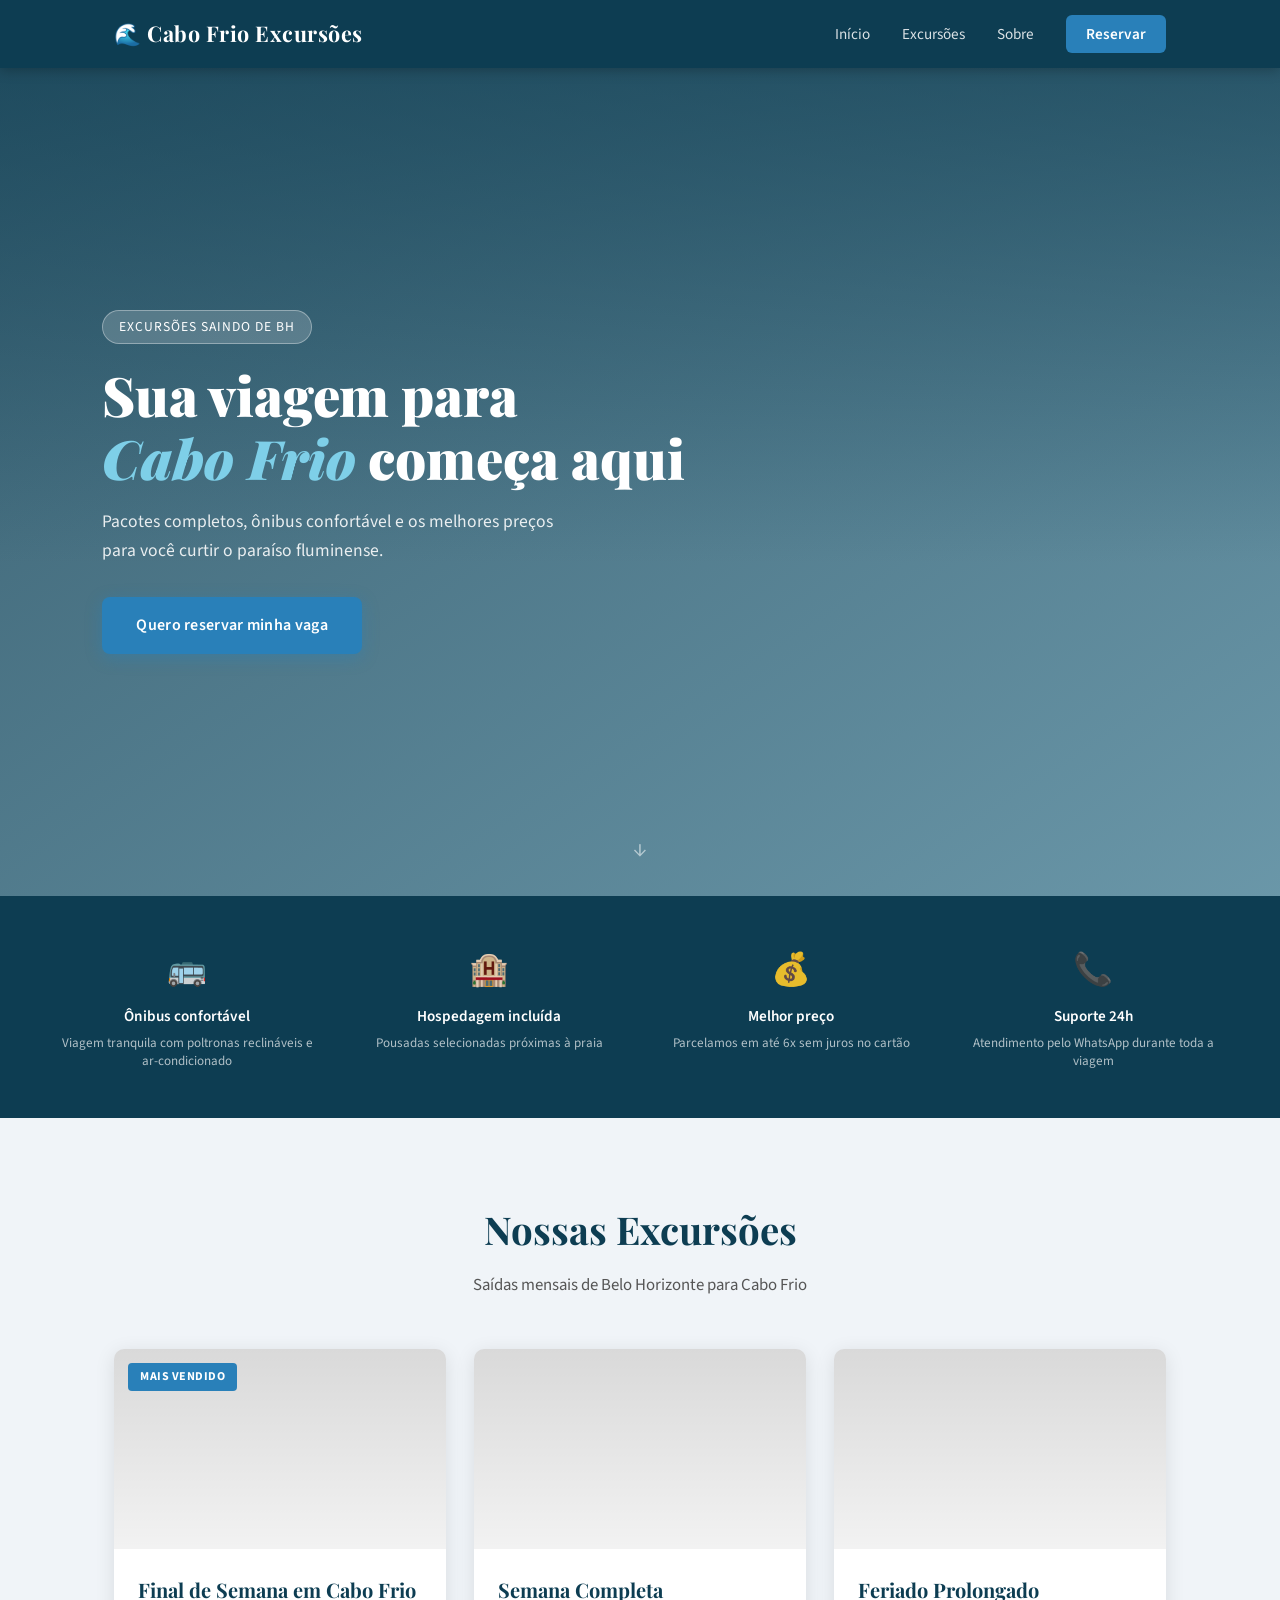
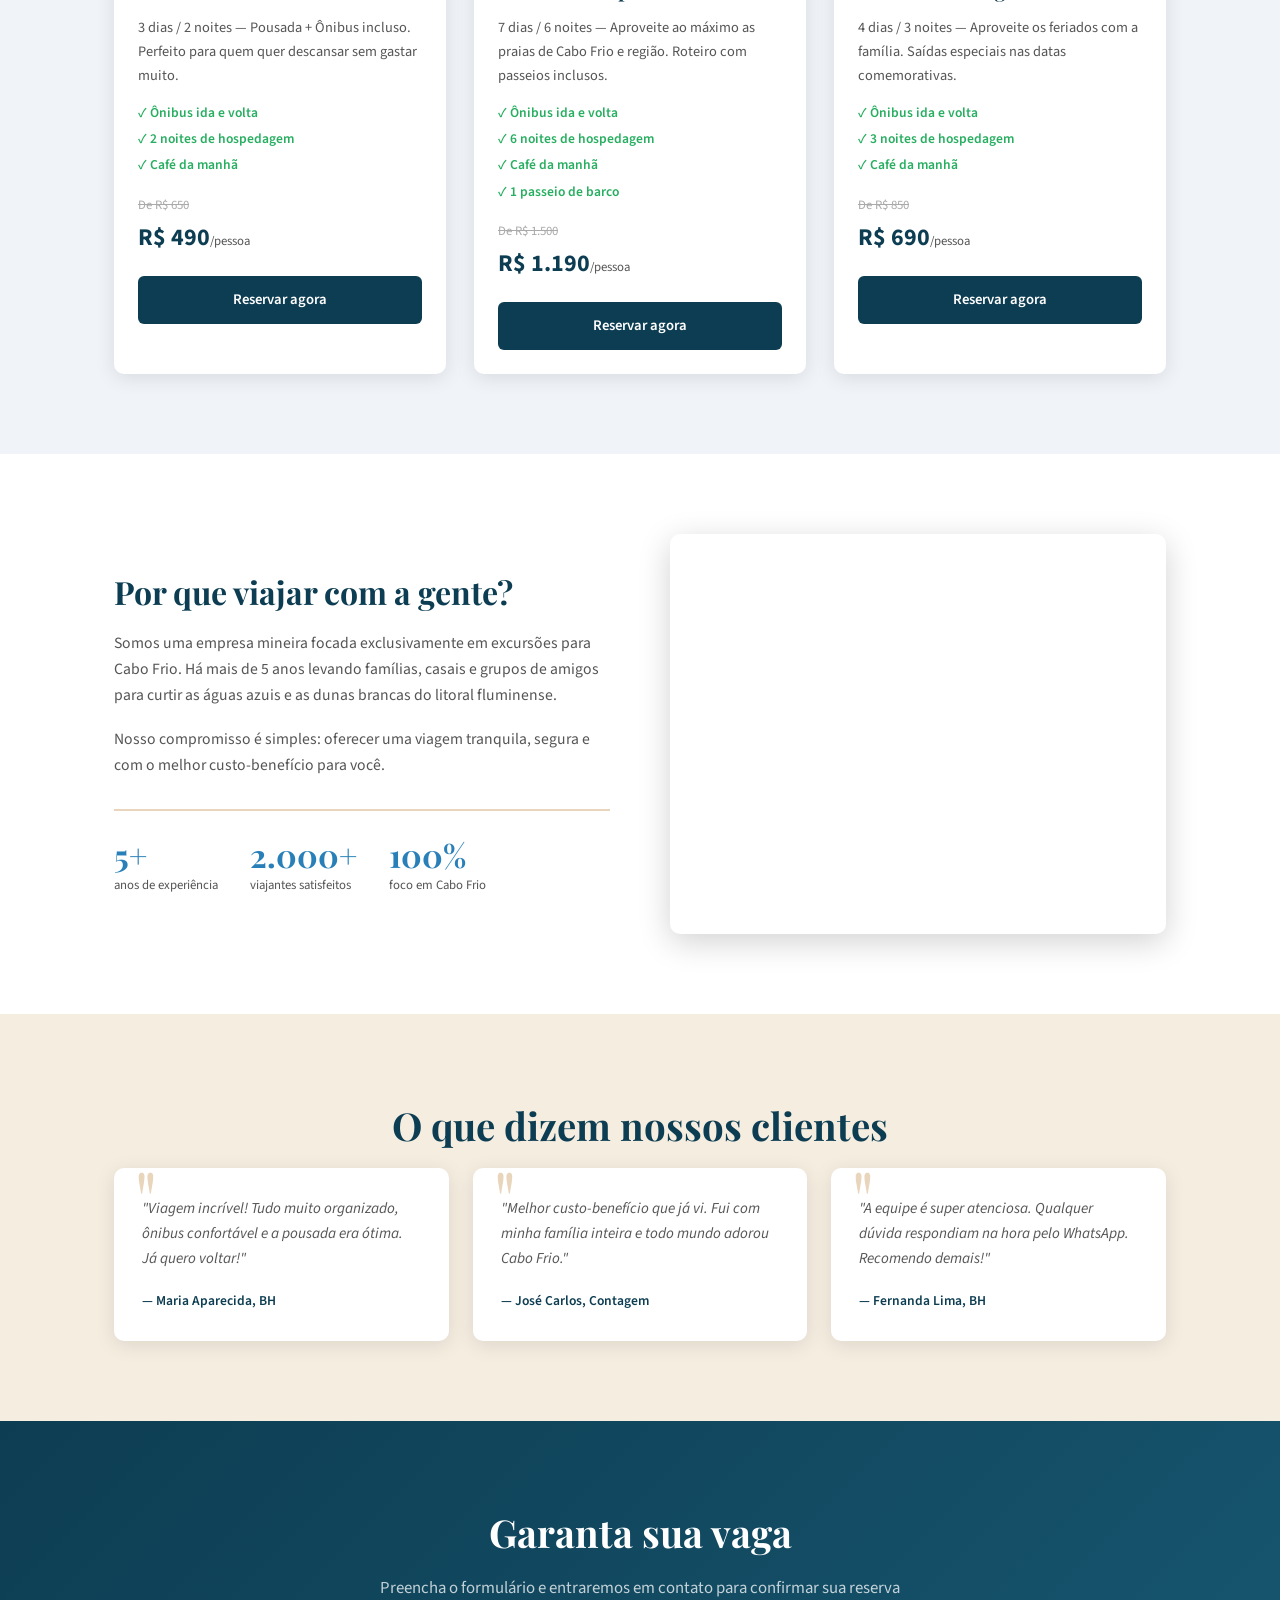
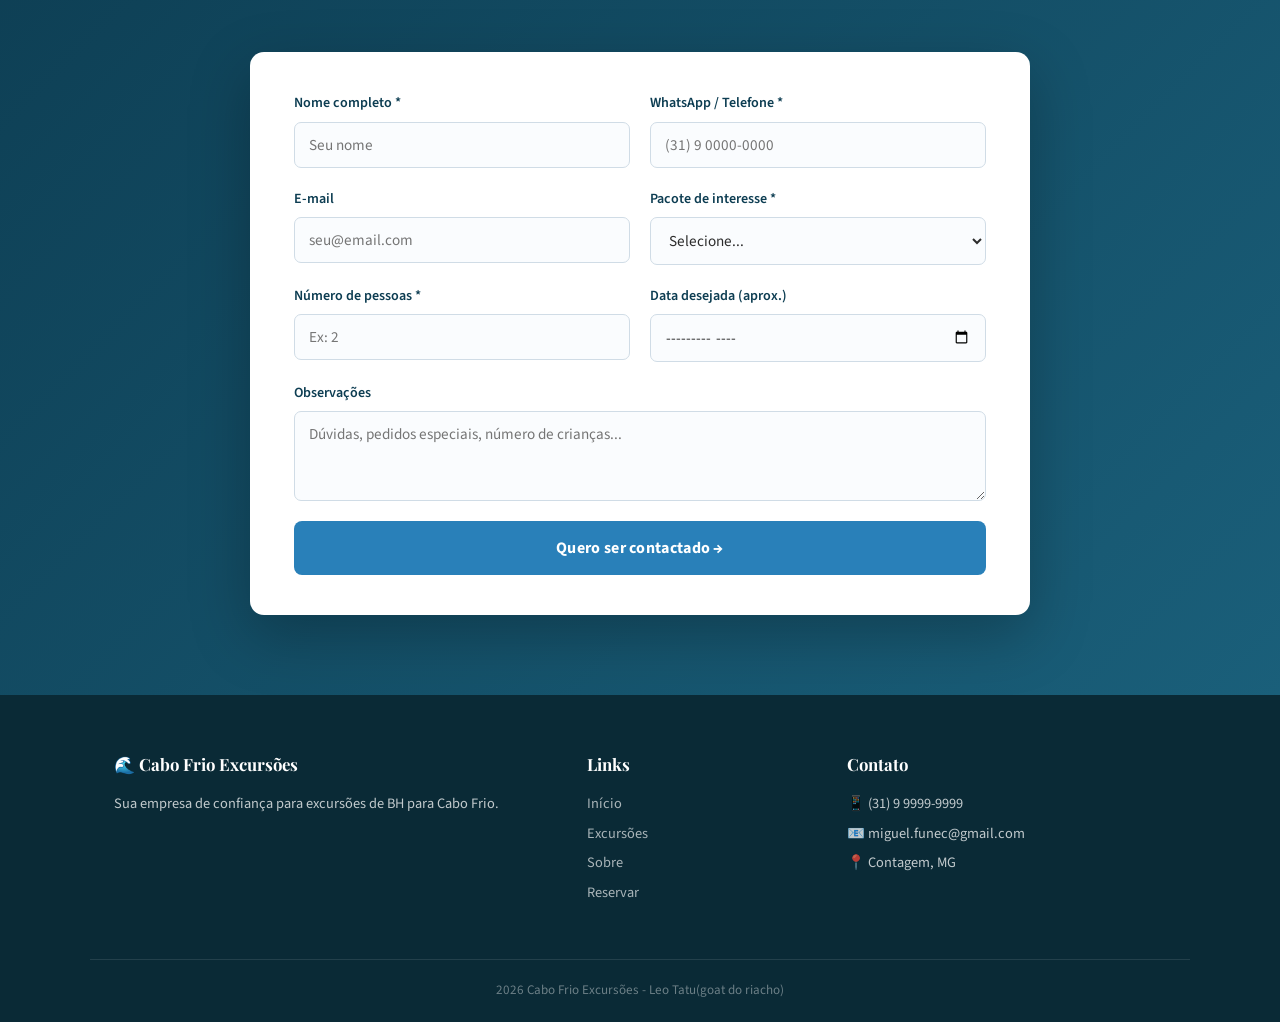
==== index.html @ e0c332a5 "commit final" ====
<!DOCTYPE html>
<html lang="pt-BR">
<head>
  <meta charset="UTF-8" />
  <meta name="viewport" content="width=device-width, initial-scale=1.0" />
  <title>Cabo Frio Excursões</title>
  <link rel="stylesheet" href="style.css" />
  <link href="https://fonts.googleapis.com/css2?family=Playfair+Display:wght@700;900&family=Source+Sans+3:wght@300;400;600&display=swap" rel="stylesheet" />
</head>
<body>

  <!-- CABEÇALHO -->
  <header>
    <nav class="navbar">
      <div class="logo">🌊 Cabo Frio Excursões</div>
      <ul class="nav-links">
        <li><a href="#inicio">Início</a></li>
        <li><a href="#excursoes">Excursões</a></li>
        <li><a href="#sobre">Sobre</a></li>
        <li><a href="#reserva" class="btn-nav">Reservar</a></li>
      </ul>
      <button class="hamburger" id="hamburger">☰</button>
    </nav>
    <ul class="nav-mobile" id="nav-mobile">
      <li><a href="#inicio" onclick="fecharMenu()">Início</a></li>
      <li><a href="#excursoes" onclick="fecharMenu()">Excursões</a></li>
      <li><a href="#sobre" onclick="fecharMenu()">Sobre</a></li>
      <li><a href="#reserva" onclick="fecharMenu()">Reservar</a></li>
    </ul>
  </header>

  <!-- HERO -->
  <section class="hero" id="inicio">
    <div class="hero-overlay"></div>
    <div class="hero-content">
      <span class="hero-tag">Excursões saindo de BH</span>
      <h1>Sua viagem para<br/><em>Cabo Frio</em> começa aqui</h1>
      <p>Pacotes completos, ônibus confortável e os melhores preços para você curtir o paraíso fluminense.</p>
      <a href="#reserva" class="btn-primary">Quero reservar minha vaga</a>
    </div>
    <div class="hero-scroll">↓</div>
  </section>

  <!-- DESTAQUES -->
  <section class="destaques">
    <div class="destaque-item">
      <span class="destaque-icon">🚌</span>
      <strong>Ônibus confortável</strong>
      <p>Viagem tranquila com poltronas reclináveis e ar-condicionado</p>
    </div>
    <div class="destaque-item">
      <span class="destaque-icon">🏨</span>
      <strong>Hospedagem incluída</strong>
      <p>Pousadas selecionadas próximas à praia</p>
    </div>
    <div class="destaque-item">
      <span class="destaque-icon">💰</span>
      <strong>Melhor preço</strong>
      <p>Parcelamos em até 6x sem juros no cartão</p>
    </div>
    <div class="destaque-item">
      <span class="destaque-icon">📞</span>
      <strong>Suporte 24h</strong>
      <p>Atendimento pelo WhatsApp durante toda a viagem</p>
    </div>
  </section>

  <!-- EXCURSÕES -->
  <section class="excursoes" id="excursoes">
    <div class="container">
      <h2 class="section-title">Nossas Excursões</h2>
      <p class="section-sub">Saídas mensais de Belo Horizonte para Cabo Frio</p>

      <div class="cards-grid">

        <div class="card">
          <div class="card-badge">Mais vendido</div>
          <div class="card-img card-img-1"></div>
          <div class="card-body">
            <h3>Final de Semana em Cabo Frio</h3>
            <p>3 dias / 2 noites — Pousada + Ônibus incluso. Perfeito para quem quer descansar sem gastar muito.</p>
            <ul class="card-incluso">
              <li>✓ Ônibus ida e volta</li>
              <li>✓ 2 noites de hospedagem</li>
              <li>✓ Café da manhã</li>
            </ul>
            <div class="card-preco">
              <span class="de">De R$ 650</span>
              <span class="por">R$ 490<small>/pessoa</small></span>
            </div>
            <a href="#reserva" class="btn-card">Reservar agora</a>
          </div>
        </div>

        <div class="card">
          <div class="card-img card-img-2"></div>
          <div class="card-body">
            <h3>Semana Completa</h3>
            <p>7 dias / 6 noites — Aproveite ao máximo as praias de Cabo Frio e região. Roteiro com passeios inclusos.</p>
            <ul class="card-incluso">
              <li>✓ Ônibus ida e volta</li>
              <li>✓ 6 noites de hospedagem</li>
              <li>✓ Café da manhã</li>
              <li>✓ 1 passeio de barco</li>
            </ul>
            <div class="card-preco">
              <span class="de">De R$ 1.500</span>
              <span class="por">R$ 1.190<small>/pessoa</small></span>
            </div>
            <a href="#reserva" class="btn-card">Reservar agora</a>
          </div>
        </div>

        <div class="card">
          <div class="card-img card-img-3"></div>
          <div class="card-body">
            <h3>Feriado Prolongado</h3>
            <p>4 dias / 3 noites — Aproveite os feriados com a família. Saídas especiais nas datas comemorativas.</p>
            <ul class="card-incluso">
              <li>✓ Ônibus ida e volta</li>
              <li>✓ 3 noites de hospedagem</li>
              <li>✓ Café da manhã</li>
            </ul>
            <div class="card-preco">
              <span class="de">De R$ 850</span>
              <span class="por">R$ 690<small>/pessoa</small></span>
            </div>
            <a href="#reserva" class="btn-card">Reservar agora</a>
          </div>
        </div>

      </div>
    </div>
  </section>

  <!-- SOBRE -->
  <section class="sobre" id="sobre">
    <div class="container sobre-inner">
      <div class="sobre-texto">
        <h2>Por que viajar com a gente?</h2>
        <p>Somos uma empresa mineira focada exclusivamente em excursões para Cabo Frio. Há mais de 5 anos levando famílias, casais e grupos de amigos para curtir as águas azuis e as dunas brancas do litoral fluminense.</p>
        <p>Nosso compromisso é simples: oferecer uma viagem tranquila, segura e com o melhor custo-benefício para você.</p>
        <div class="numeros">
          <div class="numero-item">
            <strong>5+</strong><span>anos de experiência</span>
          </div>
          <div class="numero-item">
            <strong>2.000+</strong><span>viajantes satisfeitos</span>
          </div>
          <div class="numero-item">
            <strong>100%</strong><span>foco em Cabo Frio</span>
          </div>
        </div>
      </div>
      <div class="sobre-img"></div>
    </div>
  </section>

  <!-- AVALIAÇÕES -->
  <section class="depoimentos">
    <div class="container">
      <h2 class="section-title">O que dizem nossos clientes</h2>
      <div class="dep-grid">
        <div class="dep-card">
          <p>"Viagem incrível! Tudo muito organizado, ônibus confortável e a pousada era ótima. Já quero voltar!"</p>
          <strong>— Maria Aparecida, BH</strong>
        </div>
        <div class="dep-card">
          <p>"Melhor custo-benefício que já vi. Fui com minha família inteira e todo mundo adorou Cabo Frio."</p>
          <strong>— José Carlos, Contagem</strong>
        </div>
        <div class="dep-card">
          <p>"A equipe é super atenciosa. Qualquer dúvida respondiam na hora pelo WhatsApp. Recomendo demais!"</p>
          <strong>— Fernanda Lima, BH</strong>
        </div>
      </div>
    </div>
  </section>

  <!-- FORMULÁRIO DE RESERVA -->
  <section class="reserva" id="reserva">
    <div class="container">
      <h2 class="section-title light">Garanta sua vaga</h2>
      <p class="section-sub light">Preencha o formulário e entraremos em contato para confirmar sua reserva</p>

      <div id="mensagem-sucesso" class="mensagem-sucesso" style="display:none">
        ✅ Dados recebidos! Entraremos em contato em breve pelo WhatsApp ou telefone.
      </div>
      <div id="mensagem-erro" class="mensagem-erro" style="display:none">
        ❌ Algo deu errado. Tente novamente ou entre em contato pelo WhatsApp.
      </div>

      <div class="form-wrapper">
        <div id="reserva-form">
          <div class="form-row">
            <div class="form-group">
              <label for="nome">Nome completo *</label>
              <input type="text" id="nome" name="nome" placeholder="Seu nome" required />
            </div>
            <div class="form-group">
              <label for="telefone">WhatsApp / Telefone *</label>
              <input type="tel" id="telefone" name="telefone" placeholder="(31) 9 0000-0000" required />
            </div>
          </div>
          <div class="form-row">
            <div class="form-group">
              <label for="email">E-mail</label>
              <input type="email" id="email" name="email" placeholder="seu@email.com" />
            </div>
            <div class="form-group">
              <label for="pacote">Pacote de interesse *</label>
              <select id="pacote" name="pacote" required>
                <option value="">Selecione...</option>
                <option value="fds">Final de Semana — R$ 490/pessoa</option>
                <option value="semana">Semana Completa — R$ 1.190/pessoa</option>
                <option value="feriado">Feriado Prolongado — R$ 690/pessoa</option>
              </select>
            </div>
          </div>
          <div class="form-row">
            <div class="form-group">
              <label for="pessoas">Número de pessoas *</label>
              <input type="number" id="pessoas" name="pessoas" min="1" max="20" placeholder="Ex: 2" required />
            </div>
            <div class="form-group">
              <label for="data">Data desejada (aprox.)</label>
              <input type="month" id="data" name="data" />
            </div>
          </div>
          <div class="form-group full">
            <label for="mensagem">Observações</label>
            <textarea id="mensagem" name="mensagem" rows="3" placeholder="Dúvidas, pedidos especiais, número de crianças..."></textarea>
          </div>
          <button type="button" class="btn-submit" onclick="enviarFormulario()">Quero ser contactado →</button>
        </div>
      </div>

    </div>
  </section>

  <!-- RODAPÉ -->
  <footer>
    <div class="container footer-inner">
      <div class="footer-col">
        <h4>🌊 Cabo Frio Excursões</h4>
        <p>Sua empresa de confiança para excursões de BH para Cabo Frio.</p>
      </div>
      <div class="footer-col">
        <h4>Links</h4>
        <ul>
          <li><a href="#inicio">Início</a></li>
          <li><a href="#excursoes">Excursões</a></li>
          <li><a href="#sobre">Sobre</a></li>
          <li><a href="#reserva">Reservar</a></li>
        </ul>
      </div>
      <div class="footer-col">
        <h4>Contato</h4>
        <p>📱 (31) 9 9999-9999</p>
        <p>📧 miguel.funec@gmail.com</p>
        <p>📍 Contagem, MG</p>
      </div>
    </div>
    <div class="footer-bottom">
      <p> 2026 Cabo Frio Excursões - Leo Tatu(goat do riacho)</p>
    </div>
  </footer>

  <script src="script.js"></script>
</body>
</html>
---- style.css ----
:root {
  --azul: #1a5f7a;
  --azul-claro: #2980b9;
  --azul-escuro: #0d3d52;
  --areia: #f5ede0;
  --areia-escura: #e8d5bb;
  --branco: #ffffff;
  --cinza: #555;
  --cinza-claro: #f0f4f8;
  --texto: #2c2c2c;
  --verde: #27ae60;
  --radius: 10px;
  --sombra: 0 4px 20px rgba(0,0,0,0.10);
  --sombra-hover: 0 8px 32px rgba(0,0,0,0.18);
  --transition: 0.3s ease;
}

*, *::before, *::after { box-sizing: border-box; margin: 0; padding: 0; }

html { scroll-behavior: smooth; }

body {
  font-family: 'Source Sans 3', sans-serif;
  color: var(--texto);
  background: var(--branco);
  line-height: 1.65;
  overflow-x: hidden;
}

a { text-decoration: none; color: inherit; }
ul { list-style: none; }
img { display: block; max-width: 100%; }

.container {
  max-width: 1100px;
  margin: 0 auto;
  padding: 0 24px;
}

/* ===== NAVBAR ===== */
header {
  position: sticky;
  top: 0;
  z-index: 100;
  background: var(--azul-escuro);
  box-shadow: 0 2px 12px rgba(0,0,0,0.25);
}

.navbar {
  display: flex;
  align-items: center;
  justify-content: space-between;
  max-width: 1100px;
  margin: 0 auto;
  padding: 16px 24px;
}

.logo {
  font-family: 'Playfair Display', serif;
  font-size: 1.35rem;
  font-weight: 700;
  color: var(--branco);
  letter-spacing: 0.5px;
}

.nav-links {
  display: flex;
  gap: 32px;
  align-items: center;
}

.nav-links a {
  color: rgba(255,255,255,0.85);
  font-size: 0.95rem;
  font-weight: 400;
  transition: color var(--transition);
}

.nav-links a:hover { color: var(--branco); }

.btn-nav {
  background: var(--azul-claro);
  color: var(--branco) !important;
  padding: 8px 20px;
  border-radius: 6px;
  font-weight: 600 !important;
  transition: background var(--transition) !important;
}

.btn-nav:hover { background: #1c6ea4 !important; }

.hamburger {
  display: none;
  background: none;
  border: none;
  color: white;
  font-size: 1.6rem;
  cursor: pointer;
}

.nav-mobile {
  display: none;
  flex-direction: column;
  background: var(--azul-escuro);
  padding: 12px 24px 20px;
  gap: 12px;
}

.nav-mobile a {
  color: rgba(255,255,255,0.85);
  font-size: 1.05rem;
  padding: 6px 0;
  border-bottom: 1px solid rgba(255,255,255,0.08);
}

.nav-mobile.open { display: flex; }

/* ===== HERO ===== */
.hero {
  position: relative;
  min-height: 92vh;
  display: flex;
  align-items: center;
  background:
    linear-gradient(to bottom right, rgba(13,61,82,0.82), rgba(26,95,122,0.65)),
    url('https://images.unsplash.com/photo-1507525428034-b723cf961d3e?w=1600&q=80') center/cover no-repeat;
}

.hero-overlay {
  position: absolute;
  inset: 0;
  background: linear-gradient(180deg, rgba(13,61,82,0.6) 0%, transparent 60%);
  pointer-events: none;
}

.hero-content {
  position: relative;
  z-index: 1;
  max-width: 640px;
  margin-left: 8vw;
  padding: 40px 0;
  animation: fadeUp 0.9s ease both;
}

@keyframes fadeUp {
  from { opacity: 0; transform: translateY(30px); }
  to   { opacity: 1; transform: translateY(0); }
}

.hero-tag {
  display: inline-block;
  background: rgba(255,255,255,0.18);
  color: #fff;
  border: 1px solid rgba(255,255,255,0.35);
  padding: 5px 16px;
  border-radius: 20px;
  font-size: 0.85rem;
  letter-spacing: 1px;
  text-transform: uppercase;
  margin-bottom: 20px;
}

.hero-content h1 {
  font-family: 'Playfair Display', serif;
  font-size: clamp(2.2rem, 5vw, 3.4rem);
  font-weight: 900;
  color: var(--branco);
  line-height: 1.15;
  margin-bottom: 18px;
}

.hero-content h1 em {
  font-style: italic;
  color: #7ecfe8;
}

.hero-content p {
  color: rgba(255,255,255,0.88);
  font-size: 1.1rem;
  margin-bottom: 32px;
  max-width: 480px;
}

.btn-primary {
  display: inline-block;
  background: var(--azul-claro);
  color: var(--branco);
  padding: 15px 34px;
  border-radius: 8px;
  font-size: 1rem;
  font-weight: 600;
  letter-spacing: 0.3px;
  transition: background var(--transition), transform var(--transition), box-shadow var(--transition);
  box-shadow: 0 4px 16px rgba(41,128,185,0.45);
}

.btn-primary:hover {
  background: #1c6ea4;
  transform: translateY(-2px);
  box-shadow: 0 8px 24px rgba(41,128,185,0.5);
}

.hero-scroll {
  position: absolute;
  bottom: 28px;
  left: 50%;
  transform: translateX(-50%);
  color: rgba(255,255,255,0.55);
  font-size: 1.4rem;
  animation: bounce 2s infinite;
}

@keyframes bounce {
  0%, 100% { transform: translateX(-50%) translateY(0); }
  50%       { transform: translateX(-50%) translateY(8px); }
}

/* ===== DESTAQUES ===== */
.destaques {
  display: grid;
  grid-template-columns: repeat(4, 1fr);
  background: var(--azul-escuro);
  padding: 36px 48px;
  gap: 24px;
}

.destaque-item {
  text-align: center;
  color: rgba(255,255,255,0.9);
  padding: 12px;
}

.destaque-icon {
  font-size: 2rem;
  display: block;
  margin-bottom: 8px;
}

.destaque-item strong {
  display: block;
  font-size: 0.95rem;
  font-weight: 600;
  margin-bottom: 4px;
  color: white;
}

.destaque-item p {
  font-size: 0.82rem;
  color: rgba(255,255,255,0.68);
  line-height: 1.4;
}

/* ===== SEÇÕES GERAIS ===== */
.section-title {
  font-family: 'Playfair Display', serif;
  font-size: clamp(1.7rem, 3.5vw, 2.4rem);
  font-weight: 700;
  text-align: center;
  color: var(--azul-escuro);
  margin-bottom: 10px;
}

.section-title.light { color: white; }

.section-sub {
  text-align: center;
  color: var(--cinza);
  margin-bottom: 50px;
  font-size: 1.05rem;
}

.section-sub.light { color: rgba(255,255,255,0.75); }

/* ===== EXCURSÕES ===== */
.excursoes {
  padding: 80px 0;
  background: var(--cinza-claro);
}

.cards-grid {
  display: grid;
  grid-template-columns: repeat(3, 1fr);
  gap: 28px;
}

.card {
  background: var(--branco);
  border-radius: var(--radius);
  overflow: hidden;
  box-shadow: var(--sombra);
  transition: transform var(--transition), box-shadow var(--transition);
  position: relative;
}

.card:hover {
  transform: translateY(-6px);
  box-shadow: var(--sombra-hover);
}

.card-badge {
  position: absolute;
  top: 14px;
  left: 14px;
  background: var(--azul-claro);
  color: white;
  font-size: 0.75rem;
  font-weight: 700;
  text-transform: uppercase;
  letter-spacing: 0.5px;
  padding: 4px 12px;
  border-radius: 4px;
  z-index: 1;
}

.card-img {
  height: 200px;
  background-size: cover;
  background-position: center;
}

.card-img-1 {
  background-image: linear-gradient(rgba(0,0,0,0.15), rgba(0,0,0,0.05)),
    url('https://images.unsplash.com/photo-1507525428034-b723cf961d3e?w=600&q=75');
}

.card-img-2 {
  background-image: linear-gradient(rgba(0,0,0,0.15), rgba(0,0,0,0.05)),
    url('https://images.unsplash.com/photo-1519046904884-53103b34b206?w=600&q=75');
}

.card-img-3 {
  background-image: linear-gradient(rgba(0,0,0,0.15), rgba(0,0,0,0.05)),
    url('https://images.unsplash.com/photo-1473116763249-2faaef81ccda?w=600&q=75');
}

.card-body {
  padding: 24px;
}

.card-body h3 {
  font-family: 'Playfair Display', serif;
  font-size: 1.25rem;
  color: var(--azul-escuro);
  margin-bottom: 10px;
}

.card-body p {
  font-size: 0.9rem;
  color: var(--cinza);
  margin-bottom: 14px;
}

.card-incluso {
  margin-bottom: 18px;
  display: flex;
  flex-direction: column;
  gap: 4px;
}

.card-incluso li {
  font-size: 0.85rem;
  color: var(--verde);
  font-weight: 600;
}

.card-preco {
  margin-bottom: 18px;
  display: flex;
  flex-direction: column;
  gap: 2px;
}

.de {
  font-size: 0.8rem;
  color: #aaa;
  text-decoration: line-through;
}

.por {
  font-size: 1.5rem;
  font-weight: 700;
  color: var(--azul-escuro);
}

.por small {
  font-size: 0.8rem;
  font-weight: 400;
  color: var(--cinza);
}

.btn-card {
  display: block;
  text-align: center;
  background: var(--azul-escuro);
  color: white;
  padding: 12px;
  border-radius: 6px;
  font-weight: 600;
  font-size: 0.92rem;
  transition: background var(--transition);
}

.btn-card:hover { background: var(--azul-claro); }

/* ===== SOBRE ===== */
.sobre {
  padding: 80px 0;
  background: var(--branco);
}

.sobre-inner {
  display: grid;
  grid-template-columns: 1fr 1fr;
  gap: 60px;
  align-items: center;
}

.sobre-texto h2 {
  font-family: 'Playfair Display', serif;
  font-size: 2rem;
  color: var(--azul-escuro);
  margin-bottom: 20px;
  line-height: 1.2;
}

.sobre-texto p {
  color: var(--cinza);
  margin-bottom: 18px;
  font-size: 0.98rem;
}

.numeros {
  display: flex;
  gap: 32px;
  margin-top: 30px;
  padding-top: 28px;
  border-top: 2px solid var(--areia-escura);
}

.numero-item {
  display: flex;
  flex-direction: column;
}

.numero-item strong {
  font-family: 'Playfair Display', serif;
  font-size: 2rem;
  color: var(--azul-claro);
  line-height: 1;
}

.numero-item span {
  font-size: 0.8rem;
  color: var(--cinza);
  margin-top: 4px;
}

.sobre-img {
  height: 400px;
  border-radius: var(--radius);
  background:
    url('https://images.unsplash.com/photo-1505118380757-91f5f5632de0?w=700&q=80') center/cover no-repeat;
  box-shadow: var(--sombra-hover);
}

/* ===== AVALIAÇÕES ===== */
.depoimentos {
  padding: 80px 0;
  background: var(--areia);
}

.dep-grid {
  display: grid;
  grid-template-columns: repeat(3, 1fr);
  gap: 24px;
}

.dep-card {
  background: white;
  border-radius: var(--radius);
  padding: 28px;
  box-shadow: var(--sombra);
  position: relative;
}

.dep-card::before {
  content: '"';
  font-family: 'Playfair Display', serif;
  font-size: 5rem;
  color: var(--areia-escura);
  position: absolute;
  top: -10px;
  left: 20px;
  line-height: 1;
}

.dep-card p {
  font-size: 0.95rem;
  color: var(--cinza);
  margin-bottom: 16px;
  font-style: italic;
  position: relative;
  z-index: 1;
}

.dep-card strong {
  font-size: 0.85rem;
  color: var(--azul-escuro);
  font-weight: 600;
}

/* ===== RESERVA ===== */
.reserva {
  padding: 80px 0;
  background: linear-gradient(135deg, var(--azul-escuro) 0%, var(--azul) 100%);
}

.form-wrapper {
  max-width: 780px;
  margin: 0 auto;
  background: white;
  border-radius: 14px;
  padding: 40px 44px;
  box-shadow: 0 20px 60px rgba(0,0,0,0.25);
}

.form-row {
  display: grid;
  grid-template-columns: 1fr 1fr;
  gap: 20px;
  margin-bottom: 20px;
}

.form-group {
  display: flex;
  flex-direction: column;
  gap: 6px;
}

.form-group.full {
  margin-bottom: 20px;
}

.form-group label {
  font-size: 0.88rem;
  font-weight: 600;
  color: var(--azul-escuro);
}

.form-group input,
.form-group select,
.form-group textarea {
  border: 1.5px solid #d0dce6;
  border-radius: 7px;
  padding: 11px 14px;
  font-family: 'Source Sans 3', sans-serif;
  font-size: 0.95rem;
  color: var(--texto);
  transition: border-color var(--transition);
  background: #fafcfe;
  outline: none;
}

.form-group input:focus,
.form-group select:focus,
.form-group textarea:focus {
  border-color: var(--azul-claro);
  background: white;
}

.form-group textarea { resize: vertical; }

.btn-submit {
  display: block;
  width: 100%;
  background: var(--azul-claro);
  color: white;
  border: none;
  padding: 16px;
  border-radius: 8px;
  font-family: 'Source Sans 3', sans-serif;
  font-size: 1rem;
  font-weight: 700;
  cursor: pointer;
  transition: background var(--transition), transform var(--transition);
  margin-top: 8px;
  letter-spacing: 0.3px;
}

.btn-submit:hover {
  background: #1c6ea4;
  transform: translateY(-1px);
}

.btn-submit:active { transform: translateY(0); }

.mensagem-sucesso {
  max-width: 780px;
  margin: 0 auto 24px;
  background: #d4edda;
  color: #155724;
  border: 1px solid #c3e6cb;
  border-radius: 8px;
  padding: 16px 20px;
  font-weight: 600;
  text-align: center;
}

.mensagem-erro {
  max-width: 780px;
  margin: 0 auto 24px;
  background: #f8d7da;
  color: #721c24;
  border: 1px solid #f5c6cb;
  border-radius: 8px;
  padding: 16px 20px;
  font-weight: 600;
  text-align: center;
}

/* ===== RODAPÉ ===== */
footer {
  background: #0a2a36;
  color: rgba(255,255,255,0.75);
  padding: 56px 0 0;
}

.footer-inner {
  display: grid;
  grid-template-columns: 2fr 1fr 1.5fr;
  gap: 48px;
  padding-bottom: 48px;
  border-bottom: 1px solid rgba(255,255,255,0.1);
}

.footer-col h4 {
  color: white;
  font-family: 'Playfair Display', serif;
  font-size: 1.05rem;
  margin-bottom: 14px;
}

.footer-col p,
.footer-col ul li {
  font-size: 0.9rem;
  margin-bottom: 8px;
  line-height: 1.5;
}

.footer-col ul li a {
  color: rgba(255,255,255,0.65);
  transition: color var(--transition);
}

.footer-col ul li a:hover { color: white; }

.footer-bottom {
  text-align: center;
  padding: 20px 24px;
  font-size: 0.82rem;
  color: rgba(255,255,255,0.4);
}

/* ===== RESPONSIVO ===== */
@media (max-width: 900px) {
  .destaques { grid-template-columns: repeat(2, 1fr); }
  .cards-grid { grid-template-columns: 1fr; max-width: 440px; margin: 0 auto; }
  .sobre-inner { grid-template-columns: 1fr; gap: 36px; }
  .sobre-img { height: 280px; }
  .dep-grid { grid-template-columns: 1fr; max-width: 480px; margin: 0 auto; }
  .footer-inner { grid-template-columns: 1fr; gap: 28px; }
  .form-wrapper { padding: 28px 20px; }
}

@media (max-width: 700px) {
  .nav-links { display: none; }
  .hamburger { display: block; }
  .hero-content { margin-left: 5vw; margin-right: 5vw; }
  .destaques { grid-template-columns: 1fr 1fr; padding: 28px 20px; }
  .form-row { grid-template-columns: 1fr; }
  .numeros { gap: 20px; flex-wrap: wrap; }
}

@media (max-width: 420px) {
  .destaques { grid-template-columns: 1fr; }
}
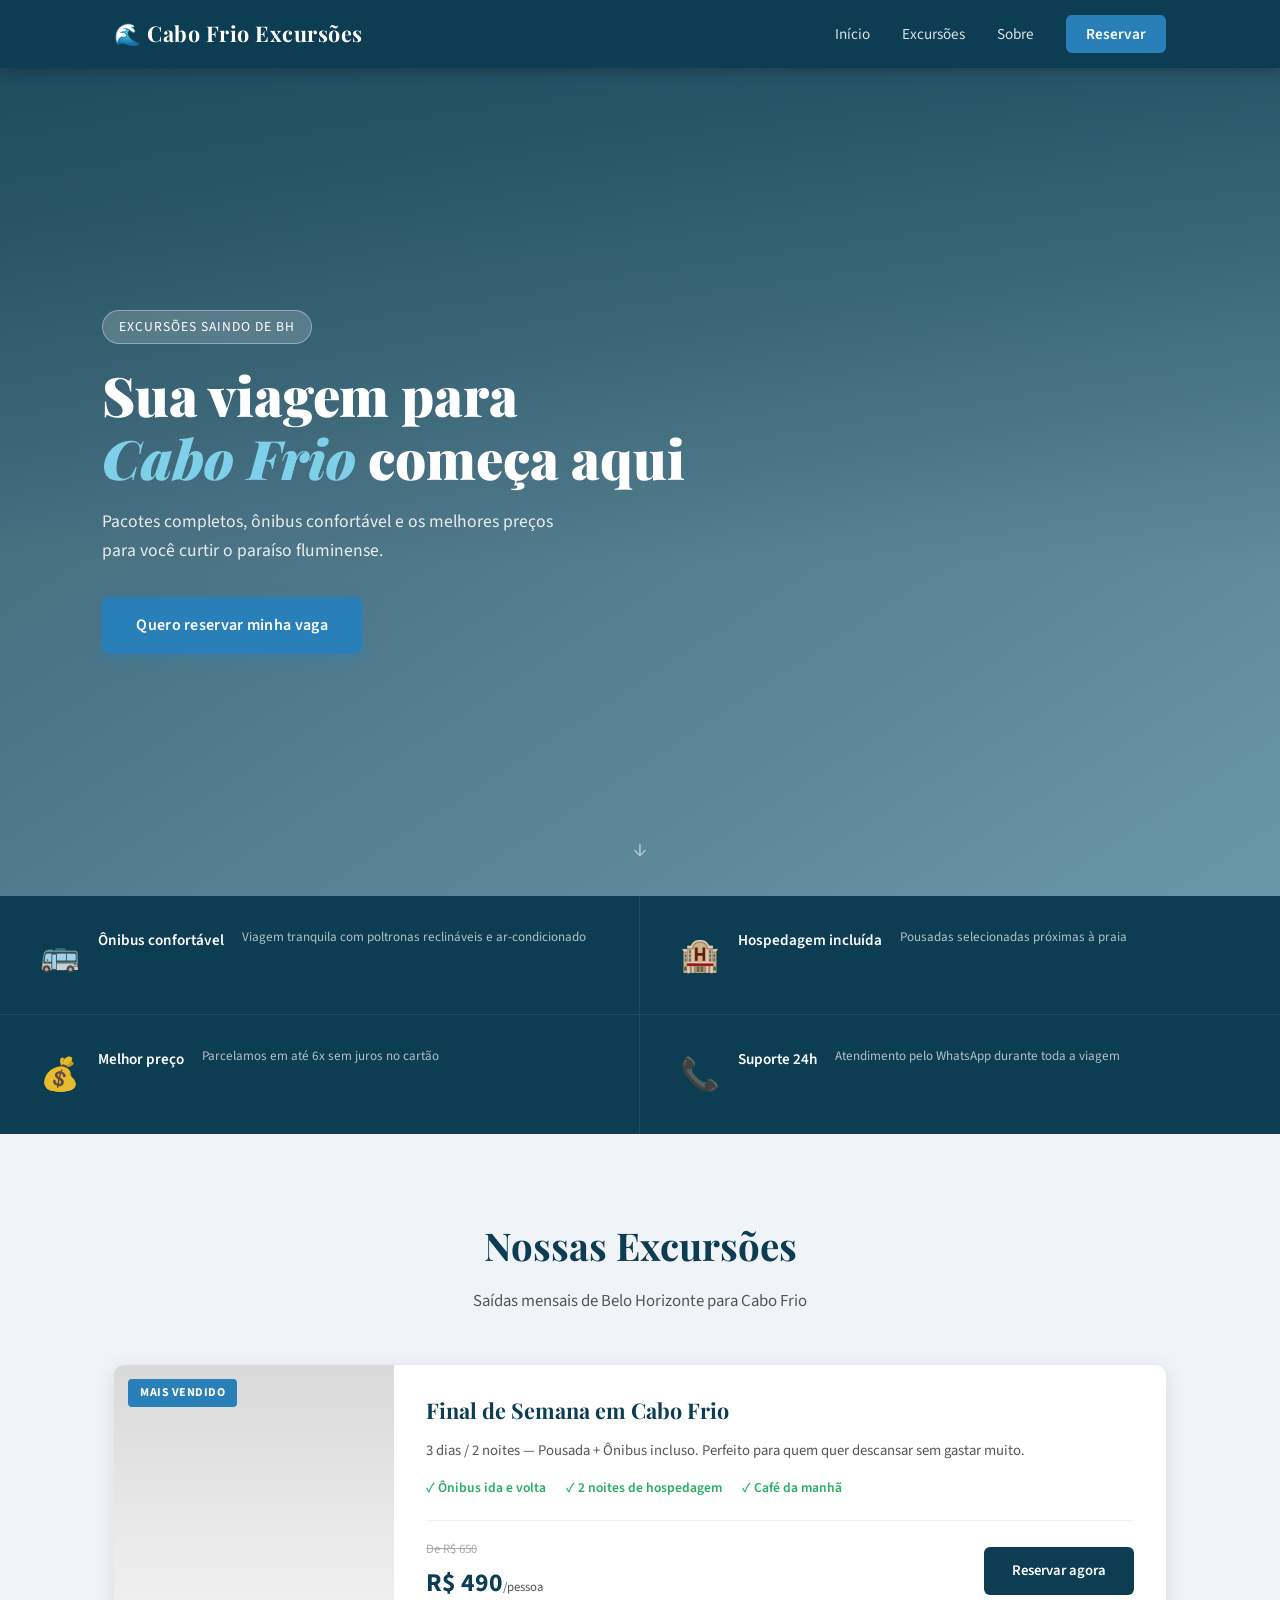
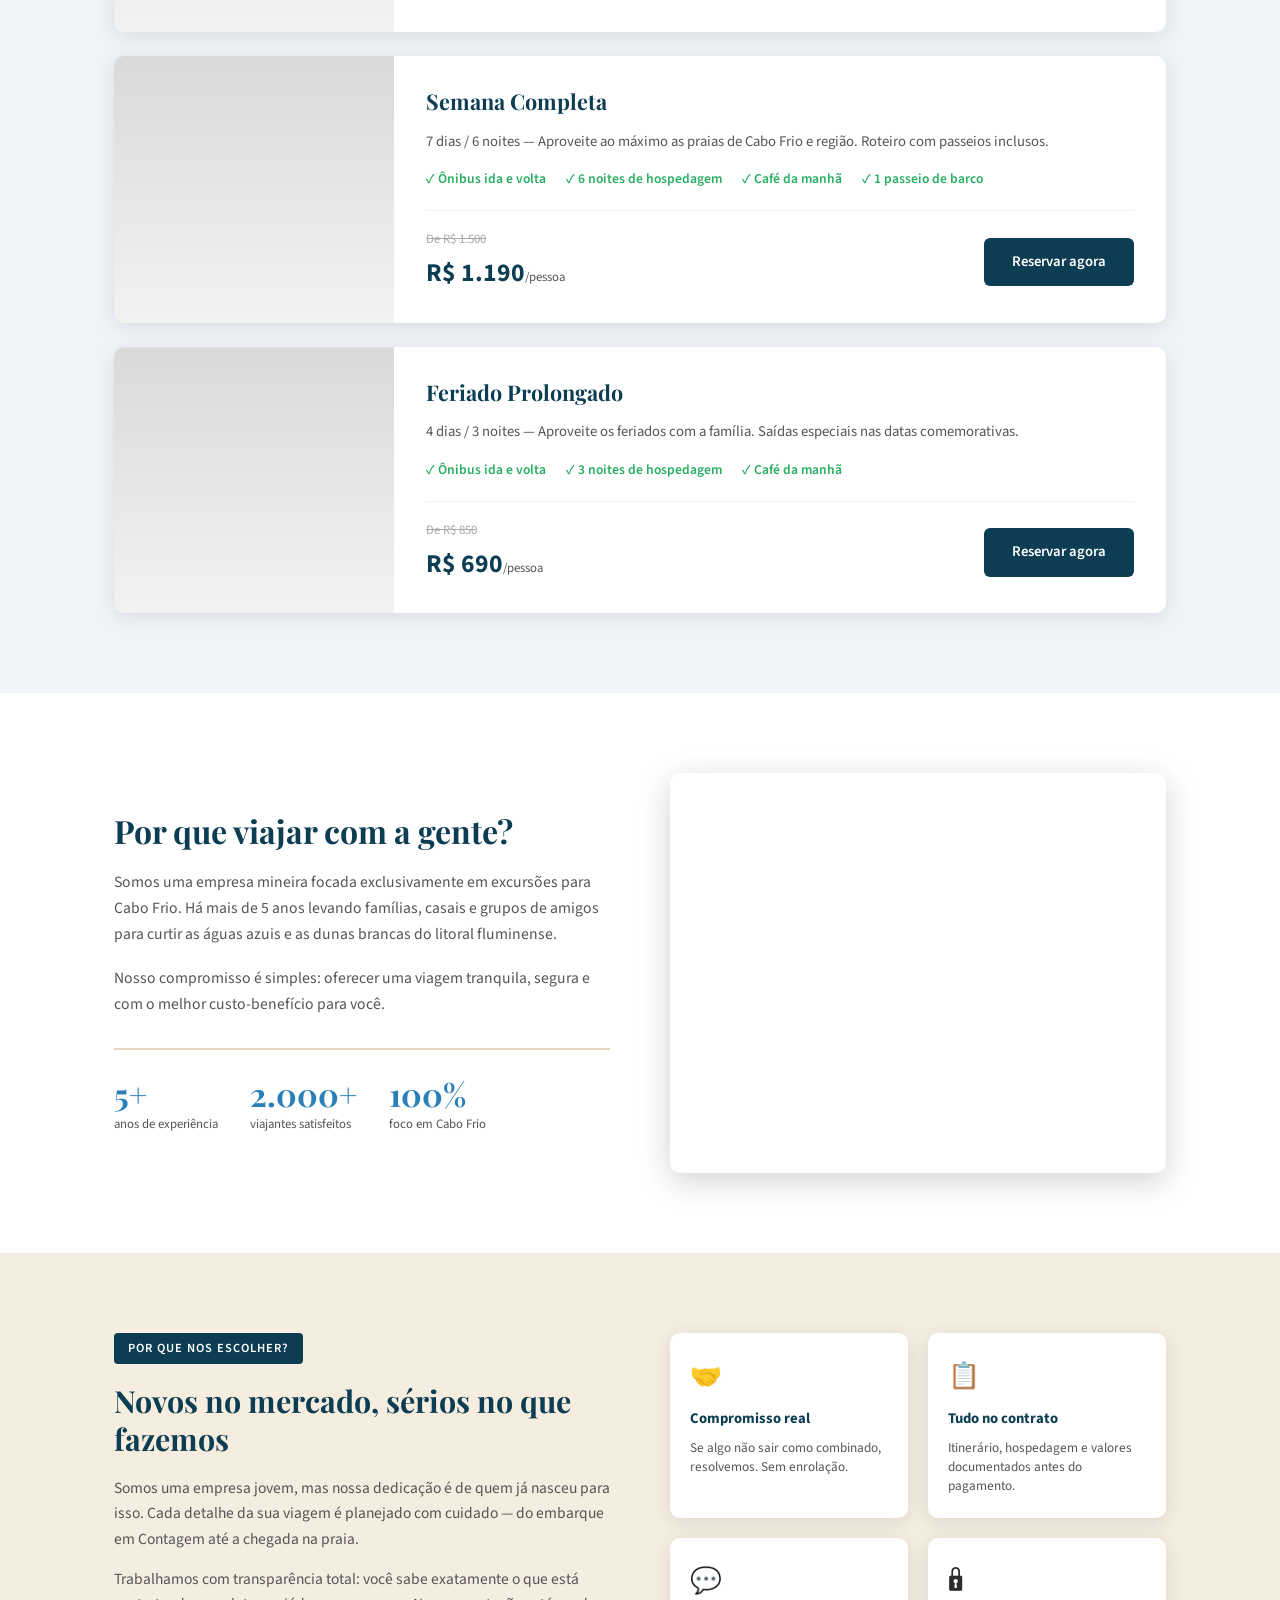
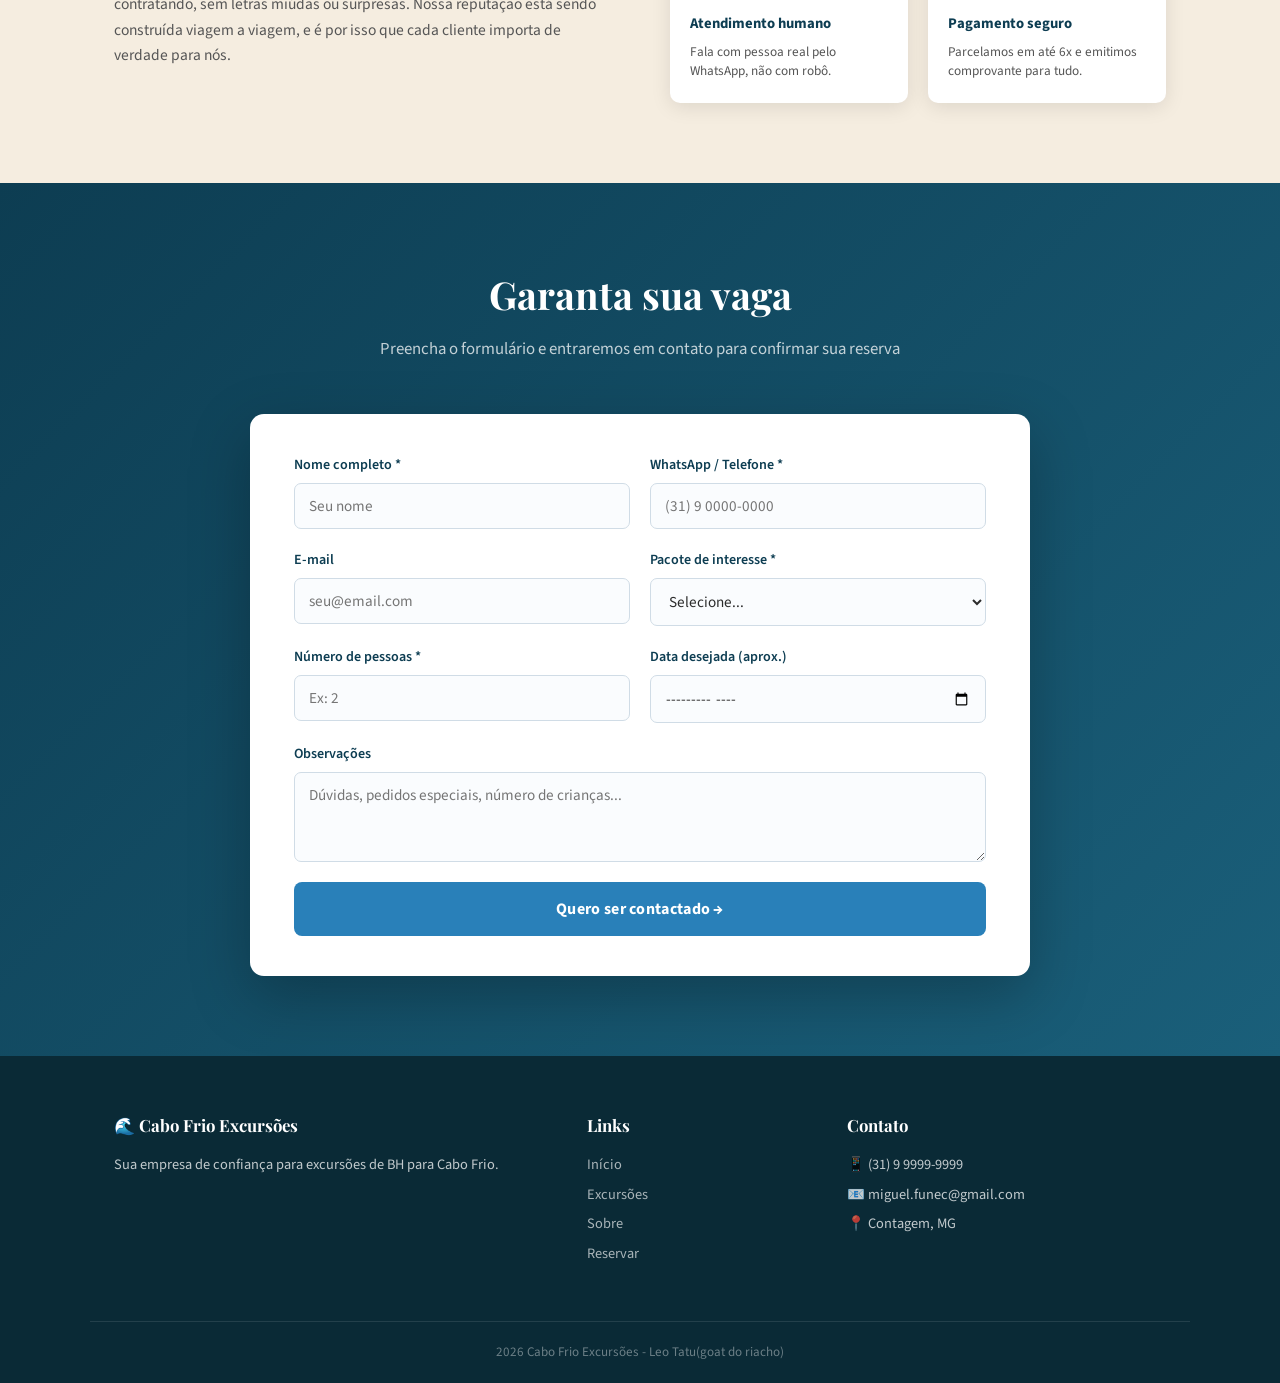
==== commit 14ac2c33: "commit final" ====
--- a/index.html
+++ b/index.html
@@ -77,55 +77,67 @@
           <div class="card-badge">Mais vendido</div>
           <div class="card-img card-img-1"></div>
           <div class="card-body">
-            <h3>Final de Semana em Cabo Frio</h3>
-            <p>3 dias / 2 noites — Pousada + Ônibus incluso. Perfeito para quem quer descansar sem gastar muito.</p>
-            <ul class="card-incluso">
-              <li>✓ Ônibus ida e volta</li>
-              <li>✓ 2 noites de hospedagem</li>
-              <li>✓ Café da manhã</li>
-            </ul>
-            <div class="card-preco">
-              <span class="de">De R$ 650</span>
-              <span class="por">R$ 490<small>/pessoa</small></span>
-            </div>
-            <a href="#reserva" class="btn-card">Reservar agora</a>
+            <div class="card-body-top">
+              <h3>Final de Semana em Cabo Frio</h3>
+              <p>3 dias / 2 noites — Pousada + Ônibus incluso. Perfeito para quem quer descansar sem gastar muito.</p>
+              <ul class="card-incluso">
+                <li>✓ Ônibus ida e volta</li>
+                <li>✓ 2 noites de hospedagem</li>
+                <li>✓ Café da manhã</li>
+              </ul>
+            </div>
+            <div class="card-rodape">
+              <div class="card-preco">
+                <span class="de">De R$ 650</span>
+                <span class="por">R$ 490<small>/pessoa</small></span>
+              </div>
+              <a href="#reserva" class="btn-card">Reservar agora</a>
+            </div>
           </div>
         </div>
 
         <div class="card">
           <div class="card-img card-img-2"></div>
           <div class="card-body">
-            <h3>Semana Completa</h3>
-            <p>7 dias / 6 noites — Aproveite ao máximo as praias de Cabo Frio e região. Roteiro com passeios inclusos.</p>
-            <ul class="card-incluso">
-              <li>✓ Ônibus ida e volta</li>
-              <li>✓ 6 noites de hospedagem</li>
-              <li>✓ Café da manhã</li>
-              <li>✓ 1 passeio de barco</li>
-            </ul>
-            <div class="card-preco">
-              <span class="de">De R$ 1.500</span>
-              <span class="por">R$ 1.190<small>/pessoa</small></span>
-            </div>
-            <a href="#reserva" class="btn-card">Reservar agora</a>
+            <div class="card-body-top">
+              <h3>Semana Completa</h3>
+              <p>7 dias / 6 noites — Aproveite ao máximo as praias de Cabo Frio e região. Roteiro com passeios inclusos.</p>
+              <ul class="card-incluso">
+                <li>✓ Ônibus ida e volta</li>
+                <li>✓ 6 noites de hospedagem</li>
+                <li>✓ Café da manhã</li>
+                <li>✓ 1 passeio de barco</li>
+              </ul>
+            </div>
+            <div class="card-rodape">
+              <div class="card-preco">
+                <span class="de">De R$ 1.500</span>
+                <span class="por">R$ 1.190<small>/pessoa</small></span>
+              </div>
+              <a href="#reserva" class="btn-card">Reservar agora</a>
+            </div>
           </div>
         </div>
 
         <div class="card">
           <div class="card-img card-img-3"></div>
           <div class="card-body">
-            <h3>Feriado Prolongado</h3>
-            <p>4 dias / 3 noites — Aproveite os feriados com a família. Saídas especiais nas datas comemorativas.</p>
-            <ul class="card-incluso">
-              <li>✓ Ônibus ida e volta</li>
-              <li>✓ 3 noites de hospedagem</li>
-              <li>✓ Café da manhã</li>
-            </ul>
-            <div class="card-preco">
-              <span class="de">De R$ 850</span>
-              <span class="por">R$ 690<small>/pessoa</small></span>
-            </div>
-            <a href="#reserva" class="btn-card">Reservar agora</a>
+            <div class="card-body-top">
+              <h3>Feriado Prolongado</h3>
+              <p>4 dias / 3 noites — Aproveite os feriados com a família. Saídas especiais nas datas comemorativas.</p>
+              <ul class="card-incluso">
+                <li>✓ Ônibus ida e volta</li>
+                <li>✓ 3 noites de hospedagem</li>
+                <li>✓ Café da manhã</li>
+              </ul>
+            </div>
+            <div class="card-rodape">
+              <div class="card-preco">
+                <span class="de">De R$ 850</span>
+                <span class="por">R$ 690<small>/pessoa</small></span>
+              </div>
+              <a href="#reserva" class="btn-card">Reservar agora</a>
+            </div>
           </div>
         </div>
 
@@ -156,22 +168,36 @@
     </div>
   </section>
 
-  <!-- AVALIAÇÕES -->
-  <section class="depoimentos">
+  <section class="confianca">
     <div class="container">
-      <h2 class="section-title">O que dizem nossos clientes</h2>
-      <div class="dep-grid">
-        <div class="dep-card">
-          <p>"Viagem incrível! Tudo muito organizado, ônibus confortável e a pousada era ótima. Já quero voltar!"</p>
-          <strong>— Maria Aparecida, BH</strong>
-        </div>
-        <div class="dep-card">
-          <p>"Melhor custo-benefício que já vi. Fui com minha família inteira e todo mundo adorou Cabo Frio."</p>
-          <strong>— José Carlos, Contagem</strong>
-        </div>
-        <div class="dep-card">
-          <p>"A equipe é super atenciosa. Qualquer dúvida respondiam na hora pelo WhatsApp. Recomendo demais!"</p>
-          <strong>— Fernanda Lima, BH</strong>
+      <div class="confianca-inner">
+        <div class="confianca-texto">
+          <span class="confianca-tag">Por que nos escolher?</span>
+          <h2>Novos no mercado, sérios no que fazemos</h2>
+          <p>Somos uma empresa jovem, mas nossa dedicação é de quem já nasceu para isso. Cada detalhe da sua viagem é planejado com cuidado — do embarque em Contagem até a chegada na praia.</p>
+          <p>Trabalhamos com transparência total: você sabe exatamente o que está contratando, sem letras miúdas ou surpresas. Nossa reputação está sendo construída viagem a viagem, e é por isso que cada cliente importa de verdade para nós.</p>
+        </div>
+        <div class="confianca-pilares">
+          <div class="pilar">
+            <span class="pilar-icon">🤝</span>
+            <strong>Compromisso real</strong>
+            <p>Se algo não sair como combinado, resolvemos. Sem enrolação.</p>
+          </div>
+          <div class="pilar">
+            <span class="pilar-icon">📋</span>
+            <strong>Tudo no contrato</strong>
+            <p>Itinerário, hospedagem e valores documentados antes do pagamento.</p>
+          </div>
+          <div class="pilar">
+            <span class="pilar-icon">💬</span>
+            <strong>Atendimento humano</strong>
+            <p>Fala com pessoa real pelo WhatsApp, não com robô.</p>
+          </div>
+          <div class="pilar">
+            <span class="pilar-icon">🔒</span>
+            <strong>Pagamento seguro</strong>
+            <p>Parcelamos em até 6x e emitimos comprovante para tudo.</p>
+          </div>
         </div>
       </div>
     </div>
--- a/style.css
+++ b/style.css
@@ -215,25 +215,39 @@
   50%       { transform: translateX(-50%) translateY(8px); }
 }
 
-/* ===== DESTAQUES ===== */
 .destaques {
   display: grid;
-  grid-template-columns: repeat(4, 1fr);
+  grid-template-columns: repeat(2, 1fr);
   background: var(--azul-escuro);
-  padding: 36px 48px;
-  gap: 24px;
+  padding: 0;
+  gap: 0;
 }
 
 .destaque-item {
-  text-align: center;
+  text-align: left;
   color: rgba(255,255,255,0.9);
-  padding: 12px;
+  padding: 32px 40px;
+  display: flex;
+  align-items: flex-start;
+  gap: 18px;
+  border-right: 1px solid rgba(255,255,255,0.07);
+  border-bottom: 1px solid rgba(255,255,255,0.07);
+}
+
+.destaque-item:nth-child(2),
+.destaque-item:nth-child(4) {
+  border-right: none;
+}
+
+.destaque-item:nth-child(3),
+.destaque-item:nth-child(4) {
+  border-bottom: none;
 }
 
 .destaque-icon {
   font-size: 2rem;
-  display: block;
-  margin-bottom: 8px;
+  flex-shrink: 0;
+  margin-top: 2px;
 }
 
 .destaque-item strong {
@@ -278,9 +292,9 @@
 }
 
 .cards-grid {
-  display: grid;
-  grid-template-columns: repeat(3, 1fr);
-  gap: 28px;
+  display: flex;
+  flex-direction: column;
+  gap: 24px;
 }
 
 .card {
@@ -290,10 +304,12 @@
   box-shadow: var(--sombra);
   transition: transform var(--transition), box-shadow var(--transition);
   position: relative;
+  display: grid;
+  grid-template-columns: 280px 1fr;
 }
 
 .card:hover {
-  transform: translateY(-6px);
+  transform: translateY(-4px);
   box-shadow: var(--sombra-hover);
 }
 
@@ -313,7 +329,7 @@
 }
 
 .card-img {
-  height: 200px;
+  min-height: 220px;
   background-size: cover;
   background-position: center;
 }
@@ -334,27 +350,30 @@
 }
 
 .card-body {
-  padding: 24px;
-}
-
-.card-body h3 {
+  padding: 28px 32px;
+  display: flex;
+  flex-direction: column;
+  justify-content: space-between;
+}
+
+.card-body-top h3 {
   font-family: 'Playfair Display', serif;
-  font-size: 1.25rem;
+  font-size: 1.35rem;
   color: var(--azul-escuro);
   margin-bottom: 10px;
 }
 
-.card-body p {
-  font-size: 0.9rem;
+.card-body-top p {
+  font-size: 0.92rem;
   color: var(--cinza);
   margin-bottom: 14px;
 }
 
 .card-incluso {
-  margin-bottom: 18px;
-  display: flex;
-  flex-direction: column;
-  gap: 4px;
+  display: flex;
+  flex-wrap: wrap;
+  gap: 6px 20px;
+  margin-bottom: 0;
 }
 
 .card-incluso li {
@@ -363,8 +382,16 @@
   font-weight: 600;
 }
 
+.card-rodape {
+  display: flex;
+  align-items: center;
+  justify-content: space-between;
+  margin-top: 20px;
+  padding-top: 18px;
+  border-top: 1px solid #eef2f6;
+}
+
 .card-preco {
-  margin-bottom: 18px;
   display: flex;
   flex-direction: column;
   gap: 2px;
@@ -377,7 +404,7 @@
 }
 
 .por {
-  font-size: 1.5rem;
+  font-size: 1.6rem;
   font-weight: 700;
   color: var(--azul-escuro);
 }
@@ -389,15 +416,16 @@
 }
 
 .btn-card {
-  display: block;
+  display: inline-block;
   text-align: center;
   background: var(--azul-escuro);
   color: white;
-  padding: 12px;
+  padding: 12px 28px;
   border-radius: 6px;
   font-weight: 600;
   font-size: 0.92rem;
   transition: background var(--transition);
+  white-space: nowrap;
 }
 
 .btn-card:hover { background: var(--azul-claro); }
@@ -463,50 +491,76 @@
   box-shadow: var(--sombra-hover);
 }
 
-/* ===== AVALIAÇÕES ===== */
-.depoimentos {
+.confianca {
   padding: 80px 0;
   background: var(--areia);
 }
 
-.dep-grid {
+.confianca-inner {
   display: grid;
-  grid-template-columns: repeat(3, 1fr);
-  gap: 24px;
-}
-
-.dep-card {
+  grid-template-columns: 1fr 1fr;
+  gap: 60px;
+  align-items: start;
+}
+
+.confianca-tag {
+  display: inline-block;
+  background: var(--azul-escuro);
+  color: white;
+  font-size: 0.78rem;
+  font-weight: 600;
+  text-transform: uppercase;
+  letter-spacing: 1px;
+  padding: 5px 14px;
+  border-radius: 4px;
+  margin-bottom: 18px;
+}
+
+.confianca-texto h2 {
+  font-family: 'Playfair Display', serif;
+  font-size: 1.9rem;
+  color: var(--azul-escuro);
+  margin-bottom: 18px;
+  line-height: 1.25;
+}
+
+.confianca-texto p {
+  color: var(--cinza);
+  font-size: 0.97rem;
+  margin-bottom: 14px;
+}
+
+.confianca-pilares {
+  display: grid;
+  grid-template-columns: 1fr 1fr;
+  gap: 20px;
+}
+
+.pilar {
   background: white;
   border-radius: var(--radius);
-  padding: 28px;
+  padding: 22px 20px;
   box-shadow: var(--sombra);
-  position: relative;
-}
-
-.dep-card::before {
-  content: '"';
-  font-family: 'Playfair Display', serif;
-  font-size: 5rem;
-  color: var(--areia-escura);
-  position: absolute;
-  top: -10px;
-  left: 20px;
-  line-height: 1;
-}
-
-.dep-card p {
-  font-size: 0.95rem;
+}
+
+.pilar-icon {
+  font-size: 1.6rem;
+  display: block;
+  margin-bottom: 10px;
+}
+
+.pilar strong {
+  display: block;
+  font-size: 0.92rem;
+  color: var(--azul-escuro);
+  margin-bottom: 6px;
+  font-weight: 700;
+}
+
+.pilar p {
+  font-size: 0.83rem;
   color: var(--cinza);
-  margin-bottom: 16px;
-  font-style: italic;
-  position: relative;
-  z-index: 1;
-}
-
-.dep-card strong {
-  font-size: 0.85rem;
-  color: var(--azul-escuro);
-  font-weight: 600;
+  line-height: 1.45;
 }
 
 /* ===== RESERVA ===== */
@@ -661,13 +715,14 @@
   color: rgba(255,255,255,0.4);
 }
 
-/* ===== RESPONSIVO ===== */
 @media (max-width: 900px) {
-  .destaques { grid-template-columns: repeat(2, 1fr); }
-  .cards-grid { grid-template-columns: 1fr; max-width: 440px; margin: 0 auto; }
+  .destaques { grid-template-columns: 1fr 1fr; }
+  .card { grid-template-columns: 1fr; }
+  .card-img { min-height: 200px; }
+  .card-rodape { flex-direction: column; align-items: flex-start; gap: 16px; }
   .sobre-inner { grid-template-columns: 1fr; gap: 36px; }
   .sobre-img { height: 280px; }
-  .dep-grid { grid-template-columns: 1fr; max-width: 480px; margin: 0 auto; }
+  .confianca-inner { grid-template-columns: 1fr; gap: 36px; }
   .footer-inner { grid-template-columns: 1fr; gap: 28px; }
   .form-wrapper { padding: 28px 20px; }
 }
@@ -676,7 +731,9 @@
   .nav-links { display: none; }
   .hamburger { display: block; }
   .hero-content { margin-left: 5vw; margin-right: 5vw; }
-  .destaques { grid-template-columns: 1fr 1fr; padding: 28px 20px; }
+  .destaques { grid-template-columns: 1fr; }
+  .destaque-item { border-right: none; }
+  .confianca-pilares { grid-template-columns: 1fr; }
   .form-row { grid-template-columns: 1fr; }
   .numeros { gap: 20px; flex-wrap: wrap; }
 }
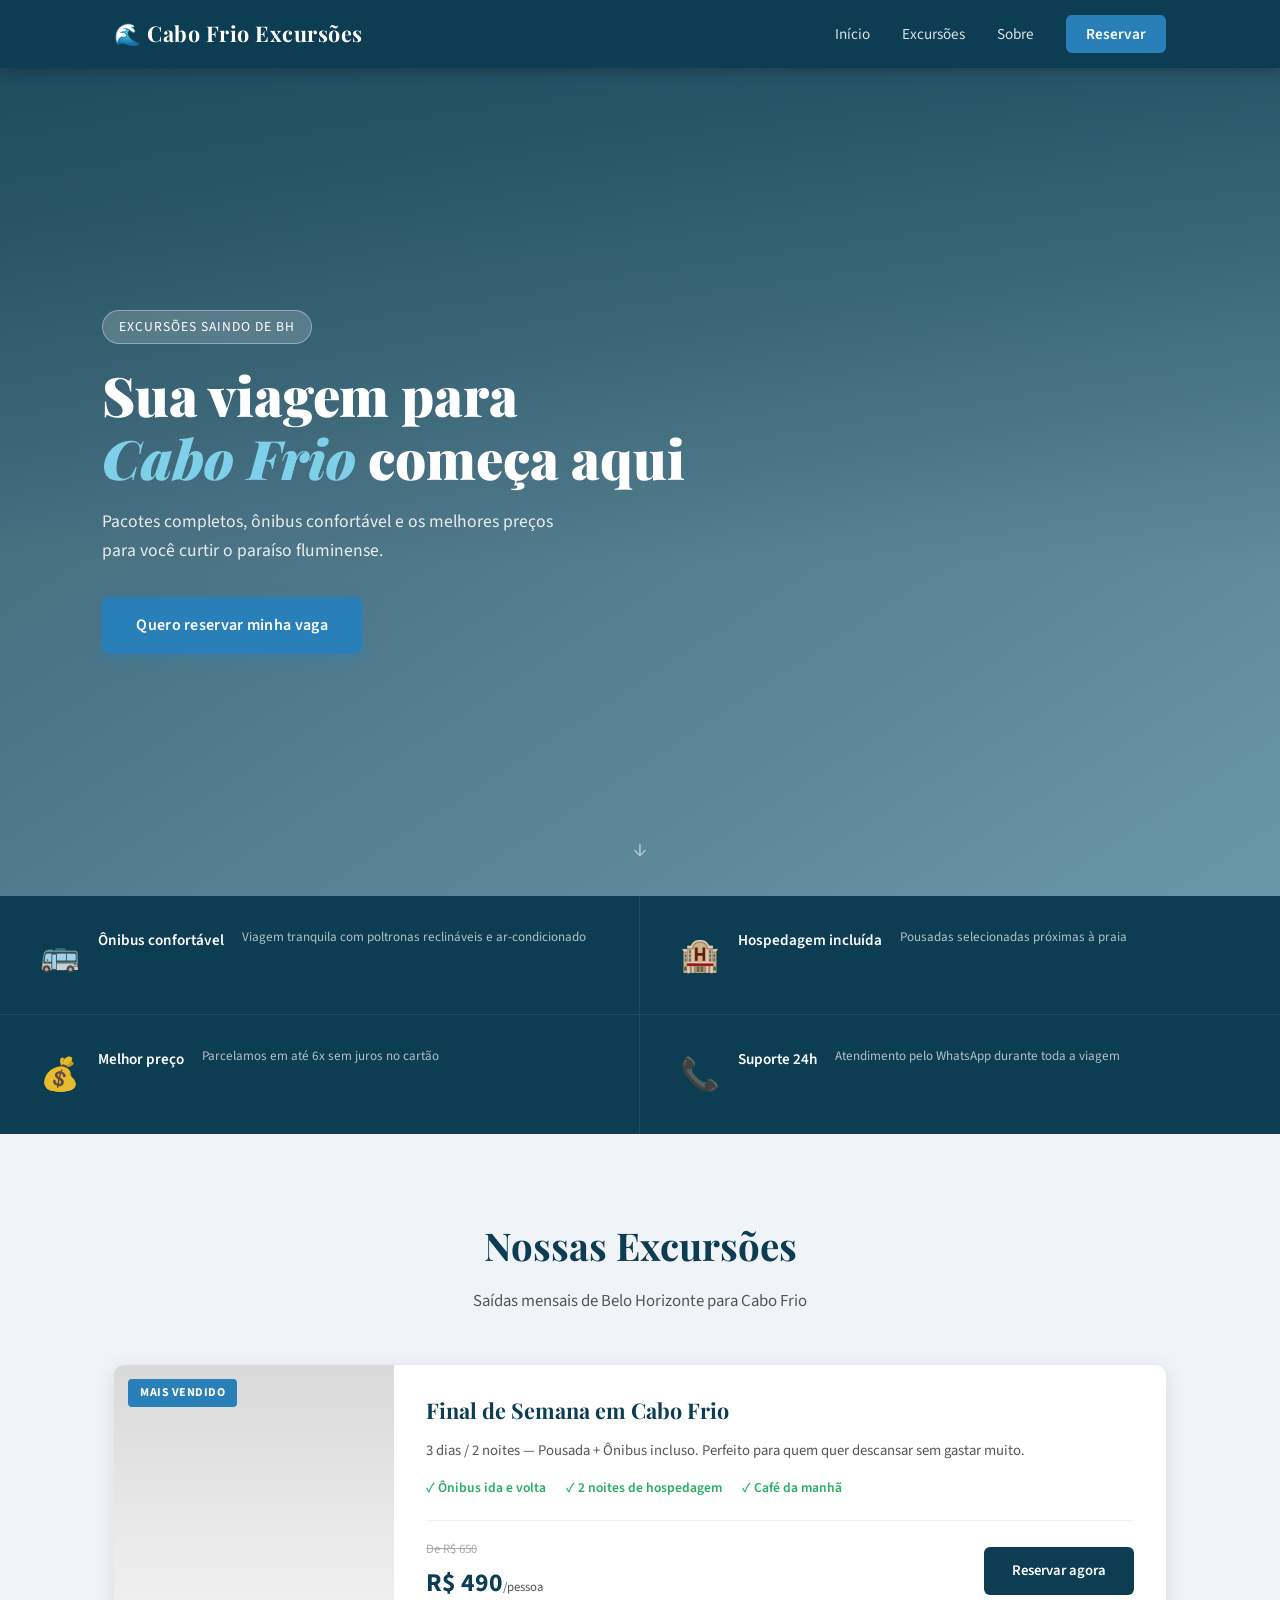
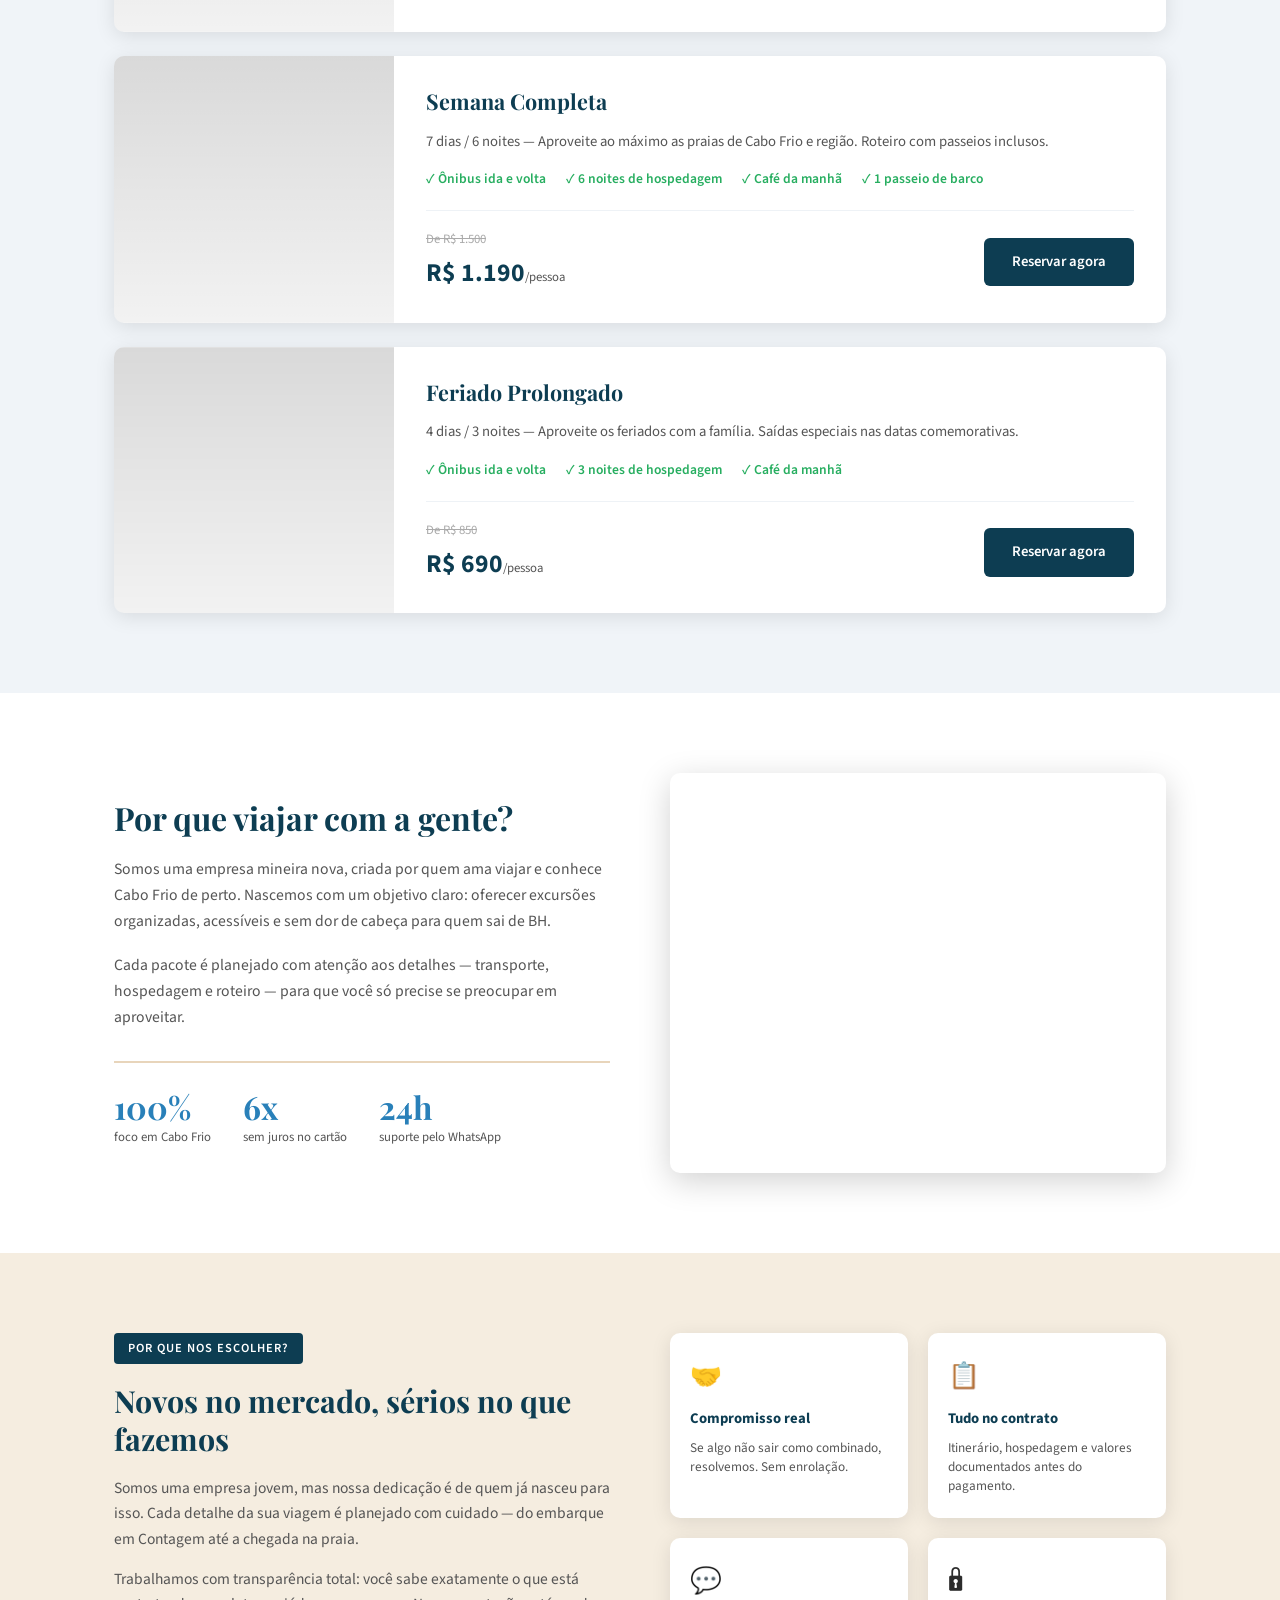
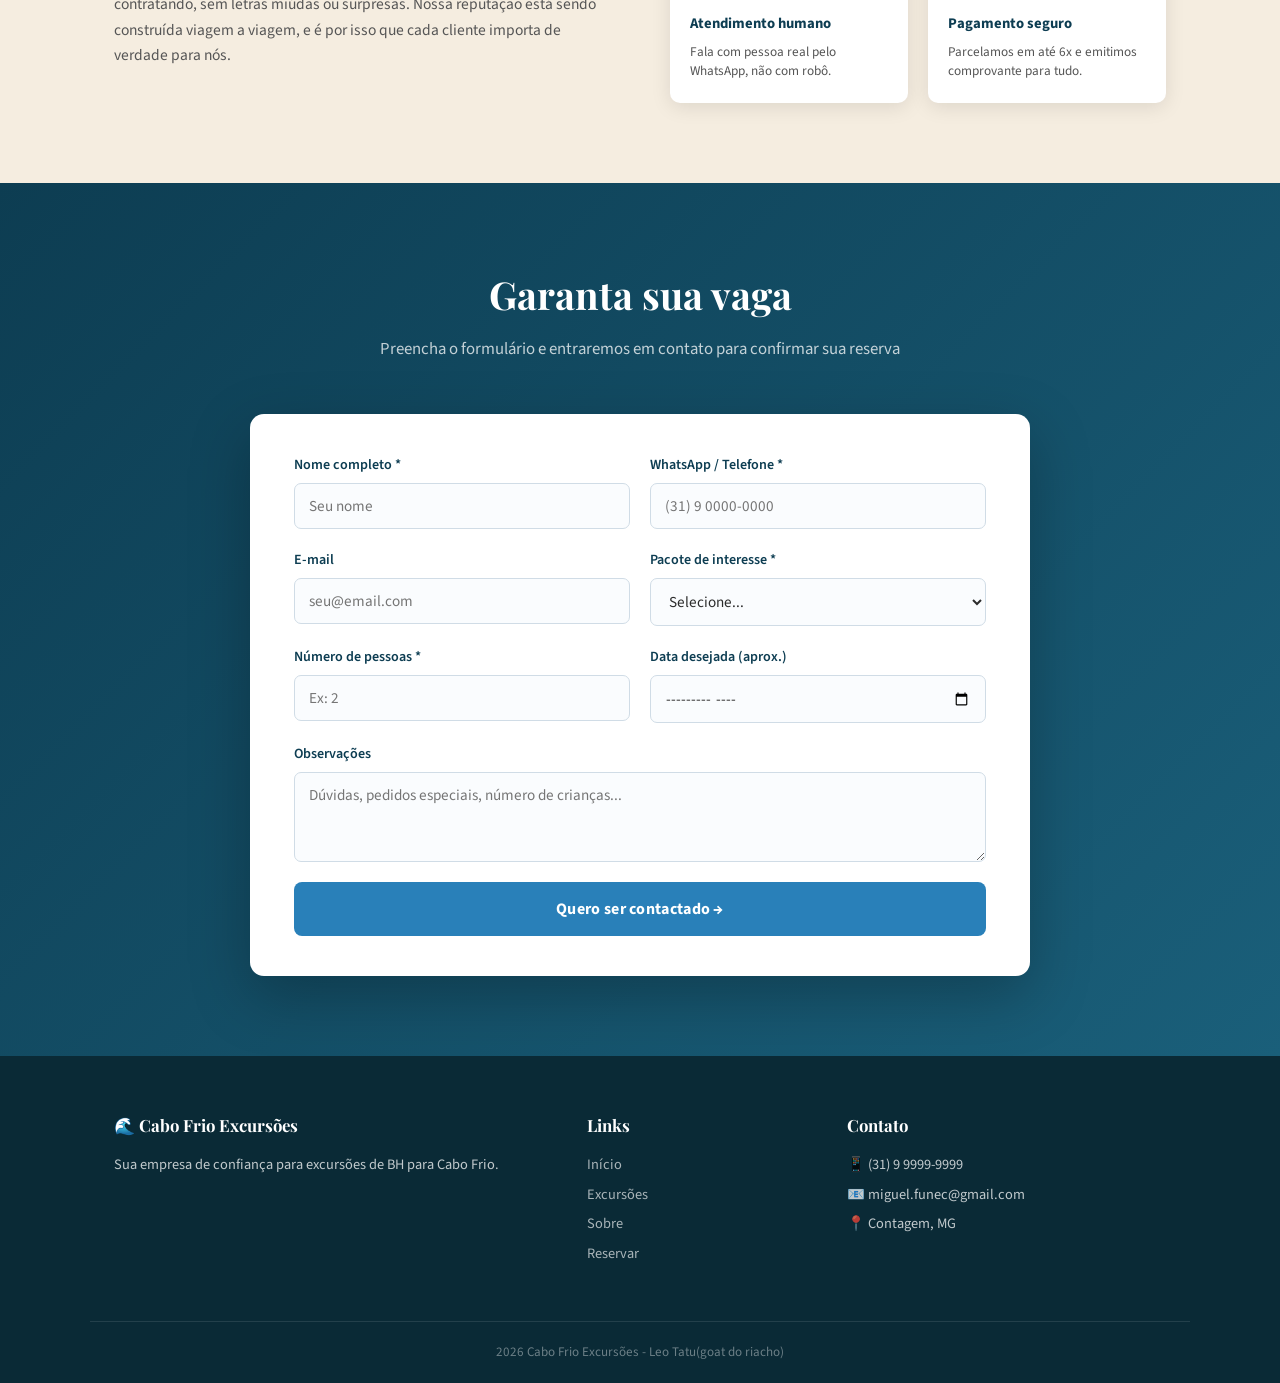
==== commit c4902ebc: "commit final" ====
--- a/index.html
+++ b/index.html
@@ -150,17 +150,17 @@
     <div class="container sobre-inner">
       <div class="sobre-texto">
         <h2>Por que viajar com a gente?</h2>
-        <p>Somos uma empresa mineira focada exclusivamente em excursões para Cabo Frio. Há mais de 5 anos levando famílias, casais e grupos de amigos para curtir as águas azuis e as dunas brancas do litoral fluminense.</p>
-        <p>Nosso compromisso é simples: oferecer uma viagem tranquila, segura e com o melhor custo-benefício para você.</p>
+        <p>Somos uma empresa mineira nova, criada por quem ama viajar e conhece Cabo Frio de perto. Nascemos com um objetivo claro: oferecer excursões organizadas, acessíveis e sem dor de cabeça para quem sai de BH.</p>
+        <p>Cada pacote é planejado com atenção aos detalhes — transporte, hospedagem e roteiro — para que você só precise se preocupar em aproveitar.</p>
         <div class="numeros">
           <div class="numero-item">
-            <strong>5+</strong><span>anos de experiência</span>
+            <strong>100%</strong><span>foco em Cabo Frio</span>
           </div>
           <div class="numero-item">
-            <strong>2.000+</strong><span>viajantes satisfeitos</span>
+            <strong>6x</strong><span>sem juros no cartão</span>
           </div>
           <div class="numero-item">
-            <strong>100%</strong><span>foco em Cabo Frio</span>
+            <strong>24h</strong><span>suporte pelo WhatsApp</span>
           </div>
         </div>
       </div>
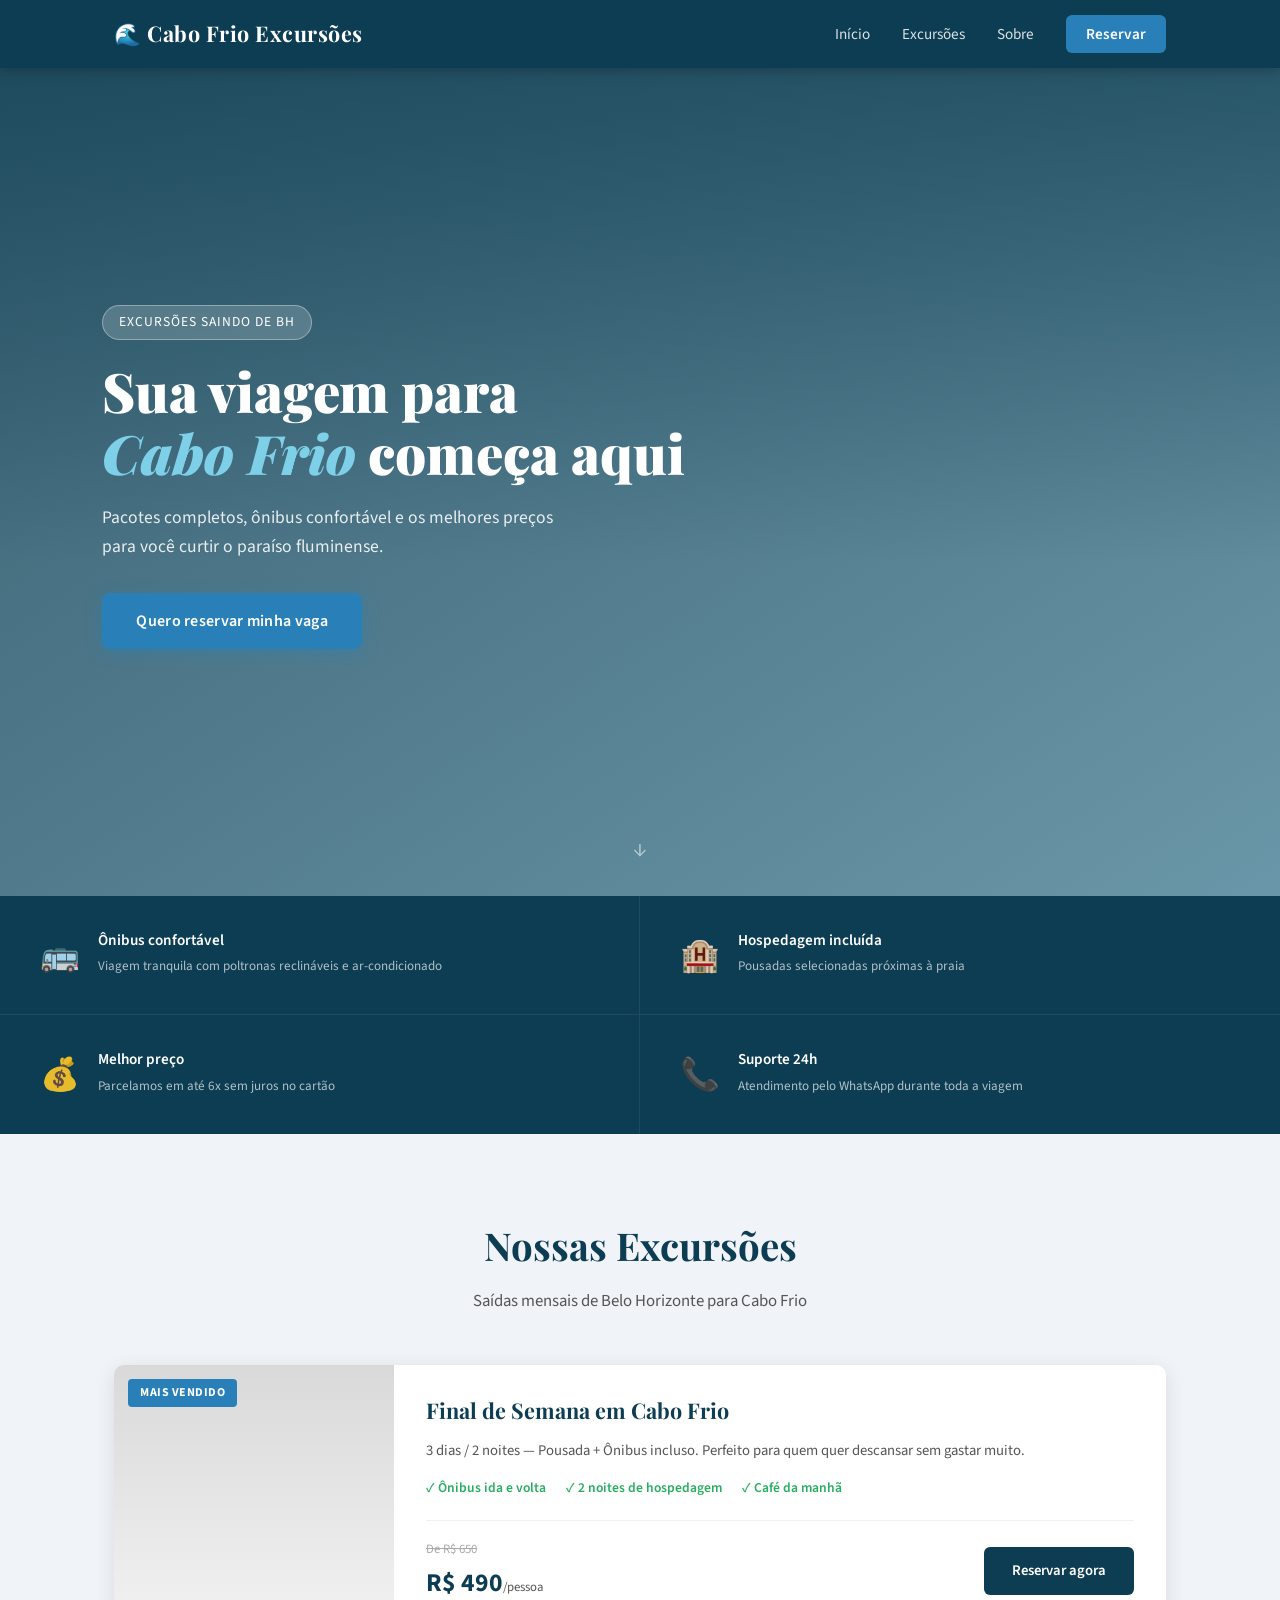
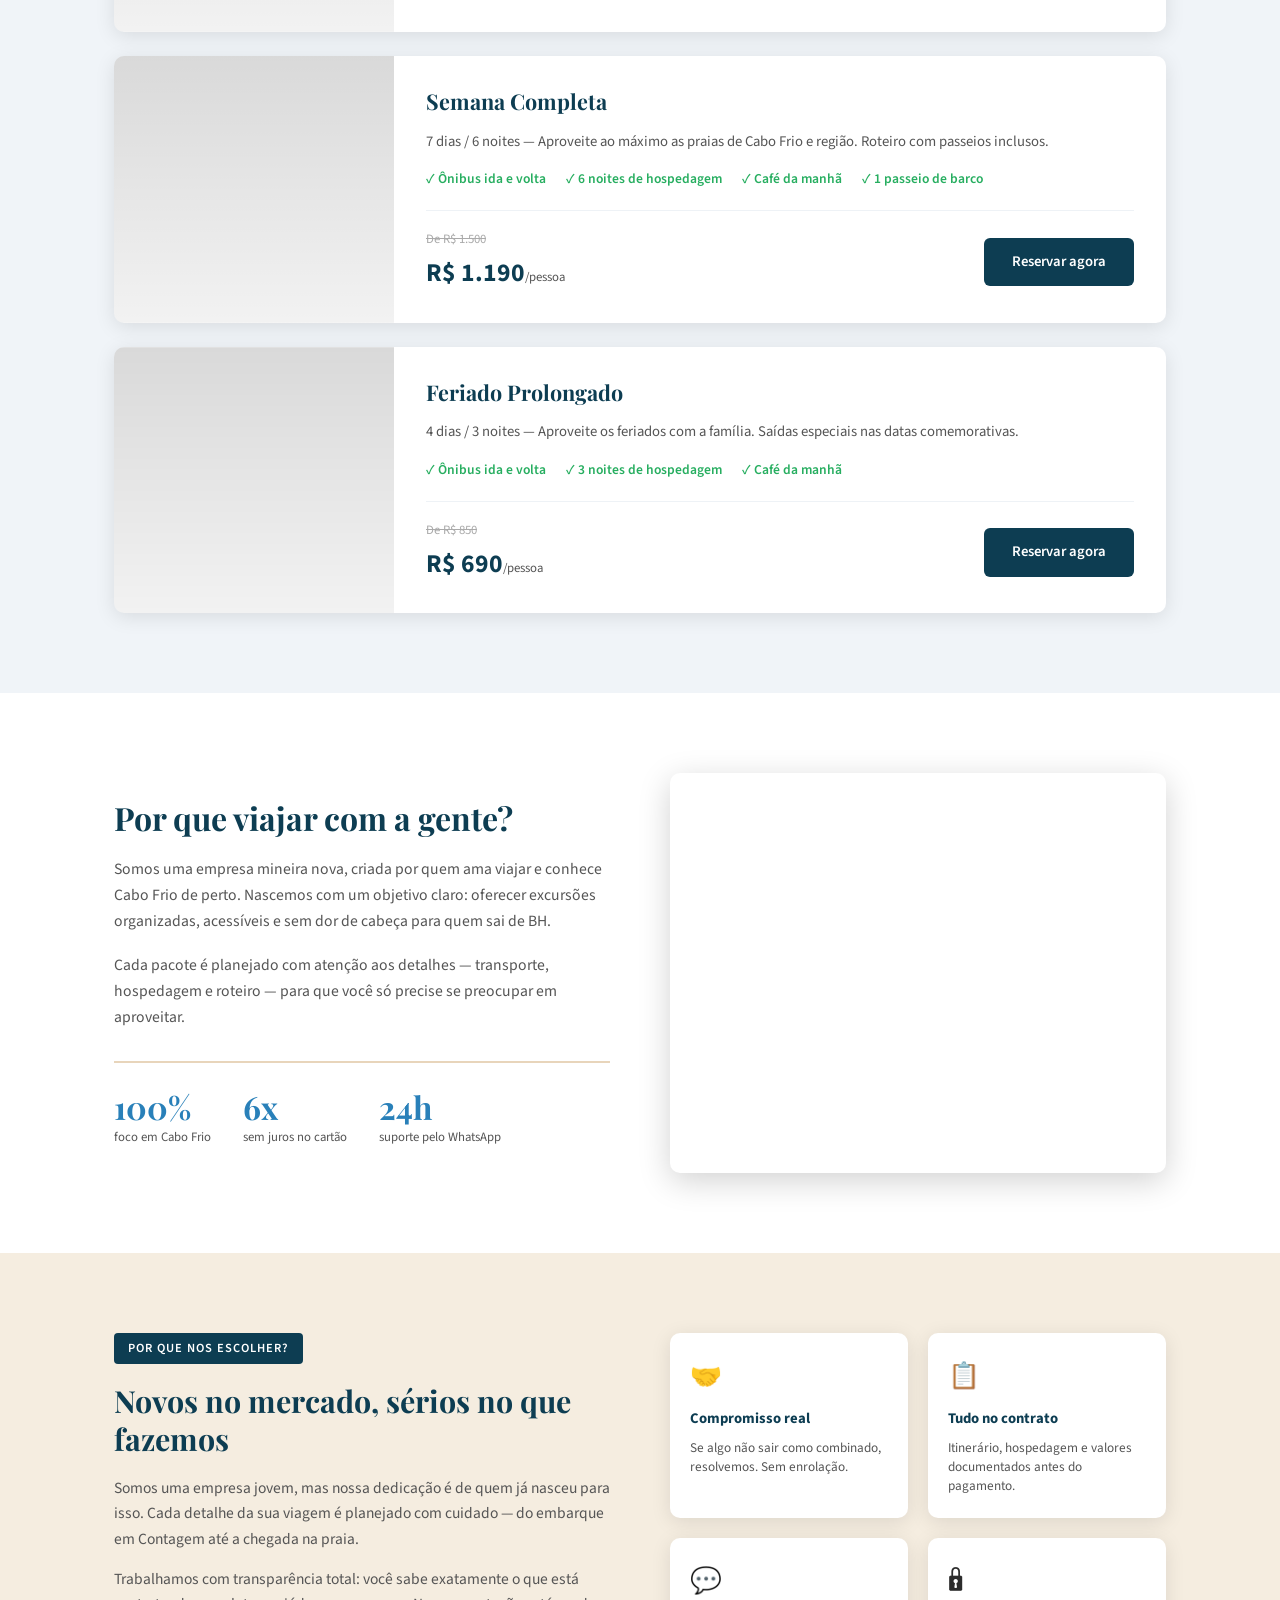
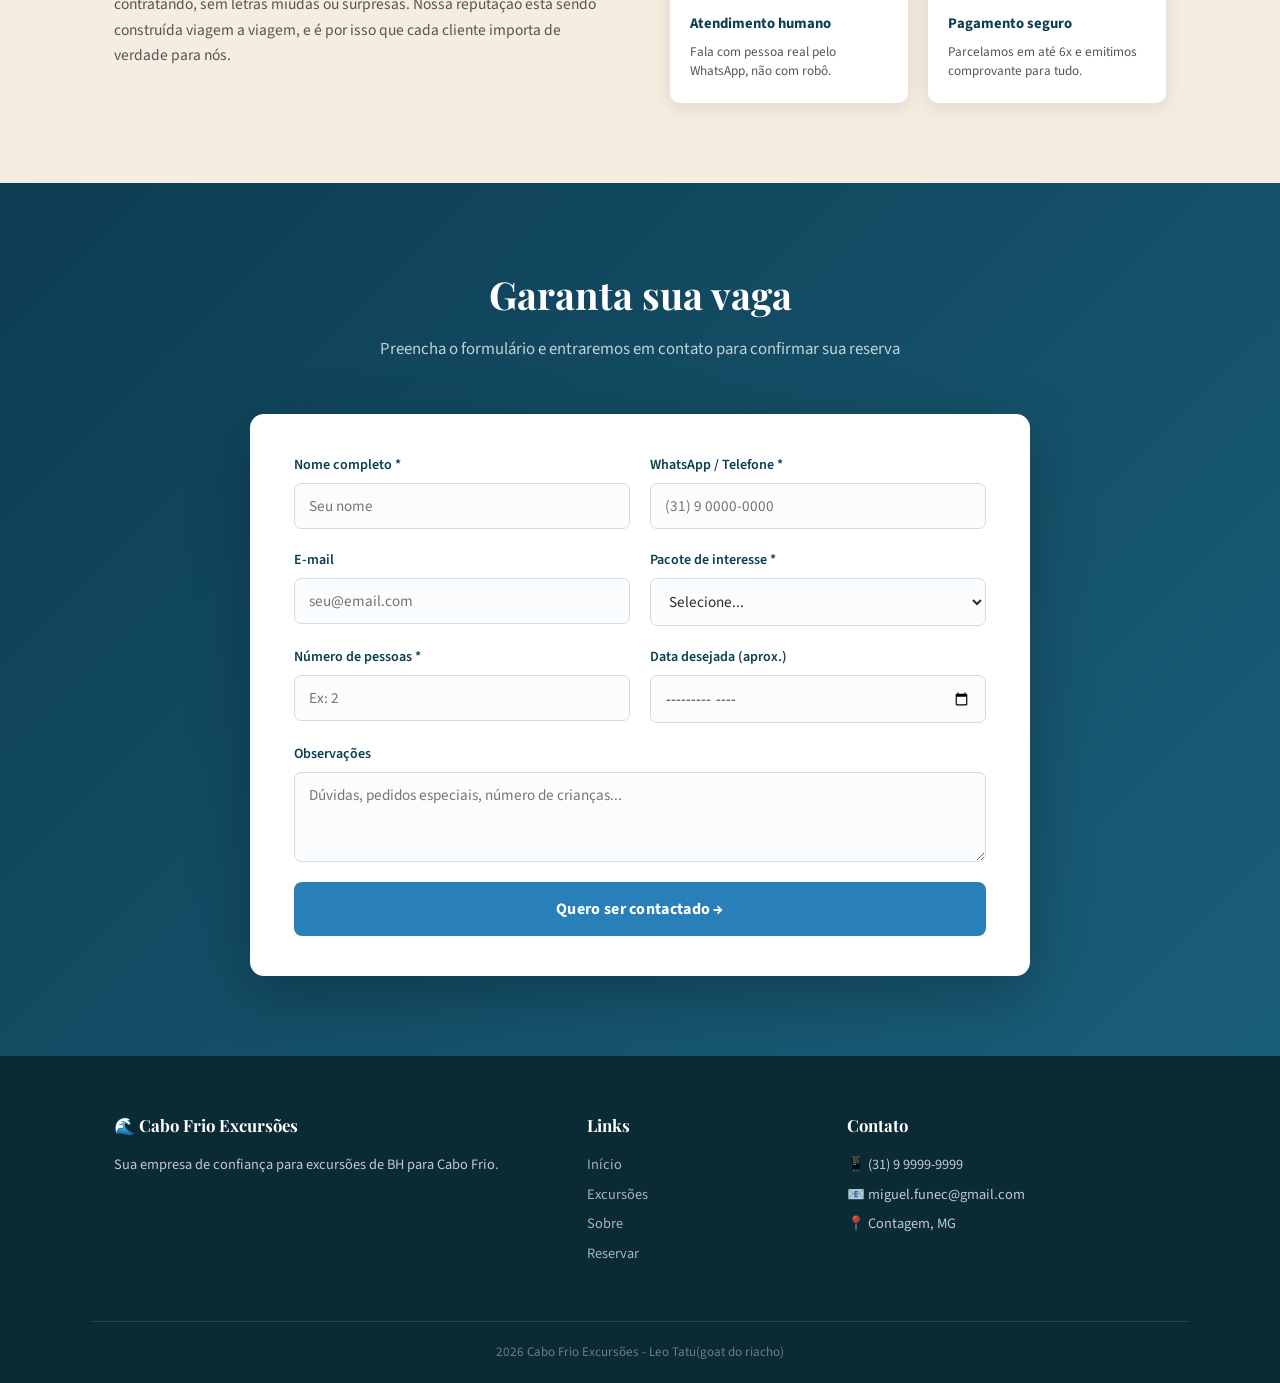
==== commit 900816aa: "commit final" ====
--- a/index.html
+++ b/index.html
@@ -8,8 +8,7 @@
   <link href="https://fonts.googleapis.com/css2?family=Playfair+Display:wght@700;900&family=Source+Sans+3:wght@300;400;600&display=swap" rel="stylesheet" />
 </head>
 <body>
-
-  <!-- CABEÇALHO -->
+  <div class="progress-bar" id="progressBar"></div>
   <header>
     <nav class="navbar">
       <div class="logo">🌊 Cabo Frio Excursões</div>
@@ -28,8 +27,6 @@
       <li><a href="#reserva" onclick="fecharMenu()">Reservar</a></li>
     </ul>
   </header>
-
-  <!-- HERO -->
   <section class="hero" id="inicio">
     <div class="hero-overlay"></div>
     <div class="hero-content">
@@ -41,32 +38,38 @@
     <div class="hero-scroll">↓</div>
   </section>
 
-  <!-- DESTAQUES -->
-  <section class="destaques">
+  <section class="destaques reveal-up">
     <div class="destaque-item">
       <span class="destaque-icon">🚌</span>
-      <strong>Ônibus confortável</strong>
-      <p>Viagem tranquila com poltronas reclináveis e ar-condicionado</p>
+      <div>
+        <strong>Ônibus confortável</strong>
+        <p>Viagem tranquila com poltronas reclináveis e ar-condicionado</p>
+      </div>
     </div>
     <div class="destaque-item">
       <span class="destaque-icon">🏨</span>
-      <strong>Hospedagem incluída</strong>
-      <p>Pousadas selecionadas próximas à praia</p>
+      <div>
+        <strong>Hospedagem incluída</strong>
+        <p>Pousadas selecionadas próximas à praia</p>
+      </div>
     </div>
     <div class="destaque-item">
       <span class="destaque-icon">💰</span>
-      <strong>Melhor preço</strong>
-      <p>Parcelamos em até 6x sem juros no cartão</p>
+      <div>
+        <strong>Melhor preço</strong>
+        <p>Parcelamos em até 6x sem juros no cartão</p>
+      </div>
     </div>
     <div class="destaque-item">
       <span class="destaque-icon">📞</span>
-      <strong>Suporte 24h</strong>
-      <p>Atendimento pelo WhatsApp durante toda a viagem</p>
-    </div>
-  </section>
-
-  <!-- EXCURSÕES -->
-  <section class="excursoes" id="excursoes">
+      <div>
+        <strong>Suporte 24h</strong>
+        <p>Atendimento pelo WhatsApp durante toda a viagem</p>
+      </div>
+    </div>
+  </section>
+
+  <section class="excursoes reveal-up" id="excursoes">
     <div class="container">
       <h2 class="section-title">Nossas Excursões</h2>
       <p class="section-sub">Saídas mensais de Belo Horizonte para Cabo Frio</p>
@@ -145,8 +148,7 @@
     </div>
   </section>
 
-  <!-- SOBRE -->
-  <section class="sobre" id="sobre">
+  <section class="sobre reveal-up" id="sobre">
     <div class="container sobre-inner">
       <div class="sobre-texto">
         <h2>Por que viajar com a gente?</h2>
@@ -168,7 +170,7 @@
     </div>
   </section>
 
-  <section class="confianca">
+  <section class="confianca reveal-up">
     <div class="container">
       <div class="confianca-inner">
         <div class="confianca-texto">
@@ -203,8 +205,7 @@
     </div>
   </section>
 
-  <!-- FORMULÁRIO DE RESERVA -->
-  <section class="reserva" id="reserva">
+  <section class="reserva reveal-up" id="reserva">
     <div class="container">
       <h2 class="section-title light">Garanta sua vaga</h2>
       <p class="section-sub light">Preencha o formulário e entraremos em contato para confirmar sua reserva</p>
@@ -263,8 +264,6 @@
 
     </div>
   </section>
-
-  <!-- RODAPÉ -->
   <footer>
     <div class="container footer-inner">
       <div class="footer-col">
--- a/style.css
+++ b/style.css
@@ -1,3 +1,25 @@
+.progress-bar {
+  position: fixed;
+  top: 0;
+  left: 0;
+  height: 3px;
+  width: 0%;
+  background: linear-gradient(90deg, var(--azul-claro), #7ecfe8);
+  z-index: 999;
+  transition: width 0.1s linear;
+}
+
+.reveal-up {
+  opacity: 0;
+  transform: translateY(40px);
+  transition: opacity 0.7s ease, transform 0.7s ease;
+}
+
+.reveal-up.visible {
+  opacity: 1;
+  transform: translateY(0);
+}
+
 :root {
   --azul: #1a5f7a;
   --azul-claro: #2980b9;
@@ -37,7 +59,6 @@
   padding: 0 24px;
 }
 
-/* ===== NAVBAR ===== */
 header {
   position: sticky;
   top: 0;
@@ -115,7 +136,6 @@
 
 .nav-mobile.open { display: flex; }
 
-/* ===== HERO ===== */
 .hero {
   position: relative;
   min-height: 92vh;
@@ -192,12 +212,25 @@
   letter-spacing: 0.3px;
   transition: background var(--transition), transform var(--transition), box-shadow var(--transition);
   box-shadow: 0 4px 16px rgba(41,128,185,0.45);
-}
+  position: relative;
+  overflow: hidden;
+}
+
+.btn-primary::after {
+  content: '';
+  position: absolute;
+  inset: 0;
+  background: rgba(255,255,255,0.15);
+  opacity: 0;
+  transition: opacity 0.3s ease;
+}
+
+.btn-primary:hover::after { opacity: 1; }
 
 .btn-primary:hover {
   background: #1c6ea4;
-  transform: translateY(-2px);
-  box-shadow: 0 8px 24px rgba(41,128,185,0.5);
+  transform: translateY(-3px);
+  box-shadow: 0 12px 28px rgba(41,128,185,0.55);
 }
 
 .hero-scroll {
@@ -264,7 +297,6 @@
   line-height: 1.4;
 }
 
-/* ===== SEÇÕES GERAIS ===== */
 .section-title {
   font-family: 'Playfair Display', serif;
   font-size: clamp(1.7rem, 3.5vw, 2.4rem);
@@ -285,7 +317,6 @@
 
 .section-sub.light { color: rgba(255,255,255,0.75); }
 
-/* ===== EXCURSÕES ===== */
 .excursoes {
   padding: 80px 0;
   background: var(--cinza-claro);
@@ -309,8 +340,12 @@
 }
 
 .card:hover {
-  transform: translateY(-4px);
-  box-shadow: var(--sombra-hover);
+  transform: translateY(-6px);
+  box-shadow: 0 16px 40px rgba(0,0,0,0.16);
+}
+
+.card:hover .card-img {
+  transform: scale(1.05);
 }
 
 .card-badge {
@@ -332,6 +367,7 @@
   min-height: 220px;
   background-size: cover;
   background-position: center;
+  transition: transform 0.5s ease;
 }
 
 .card-img-1 {
@@ -430,7 +466,6 @@
 
 .btn-card:hover { background: var(--azul-claro); }
 
-/* ===== SOBRE ===== */
 .sobre {
   padding: 80px 0;
   background: var(--branco);
@@ -541,6 +576,12 @@
   border-radius: var(--radius);
   padding: 22px 20px;
   box-shadow: var(--sombra);
+  transition: transform var(--transition), box-shadow var(--transition);
+}
+
+.pilar:hover {
+  transform: translateY(-4px);
+  box-shadow: var(--sombra-hover);
 }
 
 .pilar-icon {
@@ -563,7 +604,6 @@
   line-height: 1.45;
 }
 
-/* ===== RESERVA ===== */
 .reserva {
   padding: 80px 0;
   background: linear-gradient(135deg, var(--azul-escuro) 0%, var(--azul) 100%);
@@ -672,7 +712,6 @@
   text-align: center;
 }
 
-/* ===== RODAPÉ ===== */
 footer {
   background: #0a2a36;
   color: rgba(255,255,255,0.75);
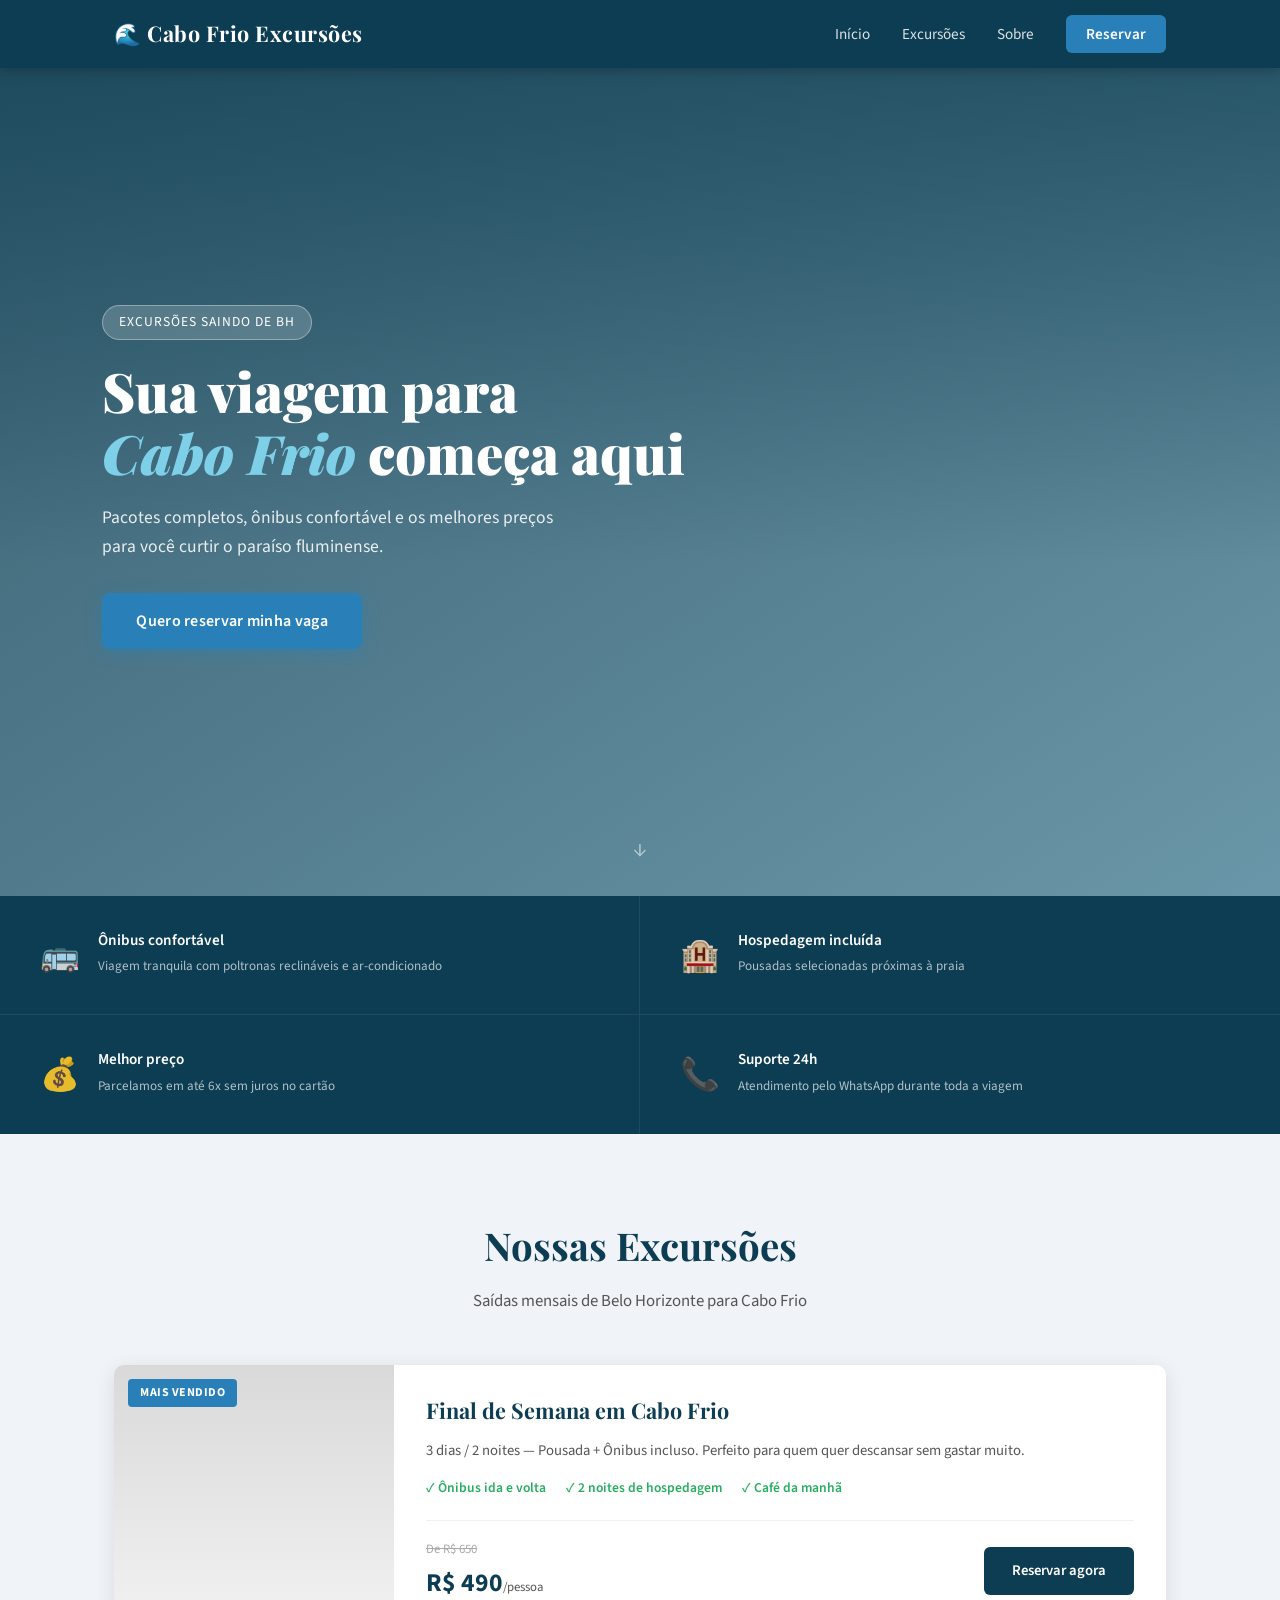
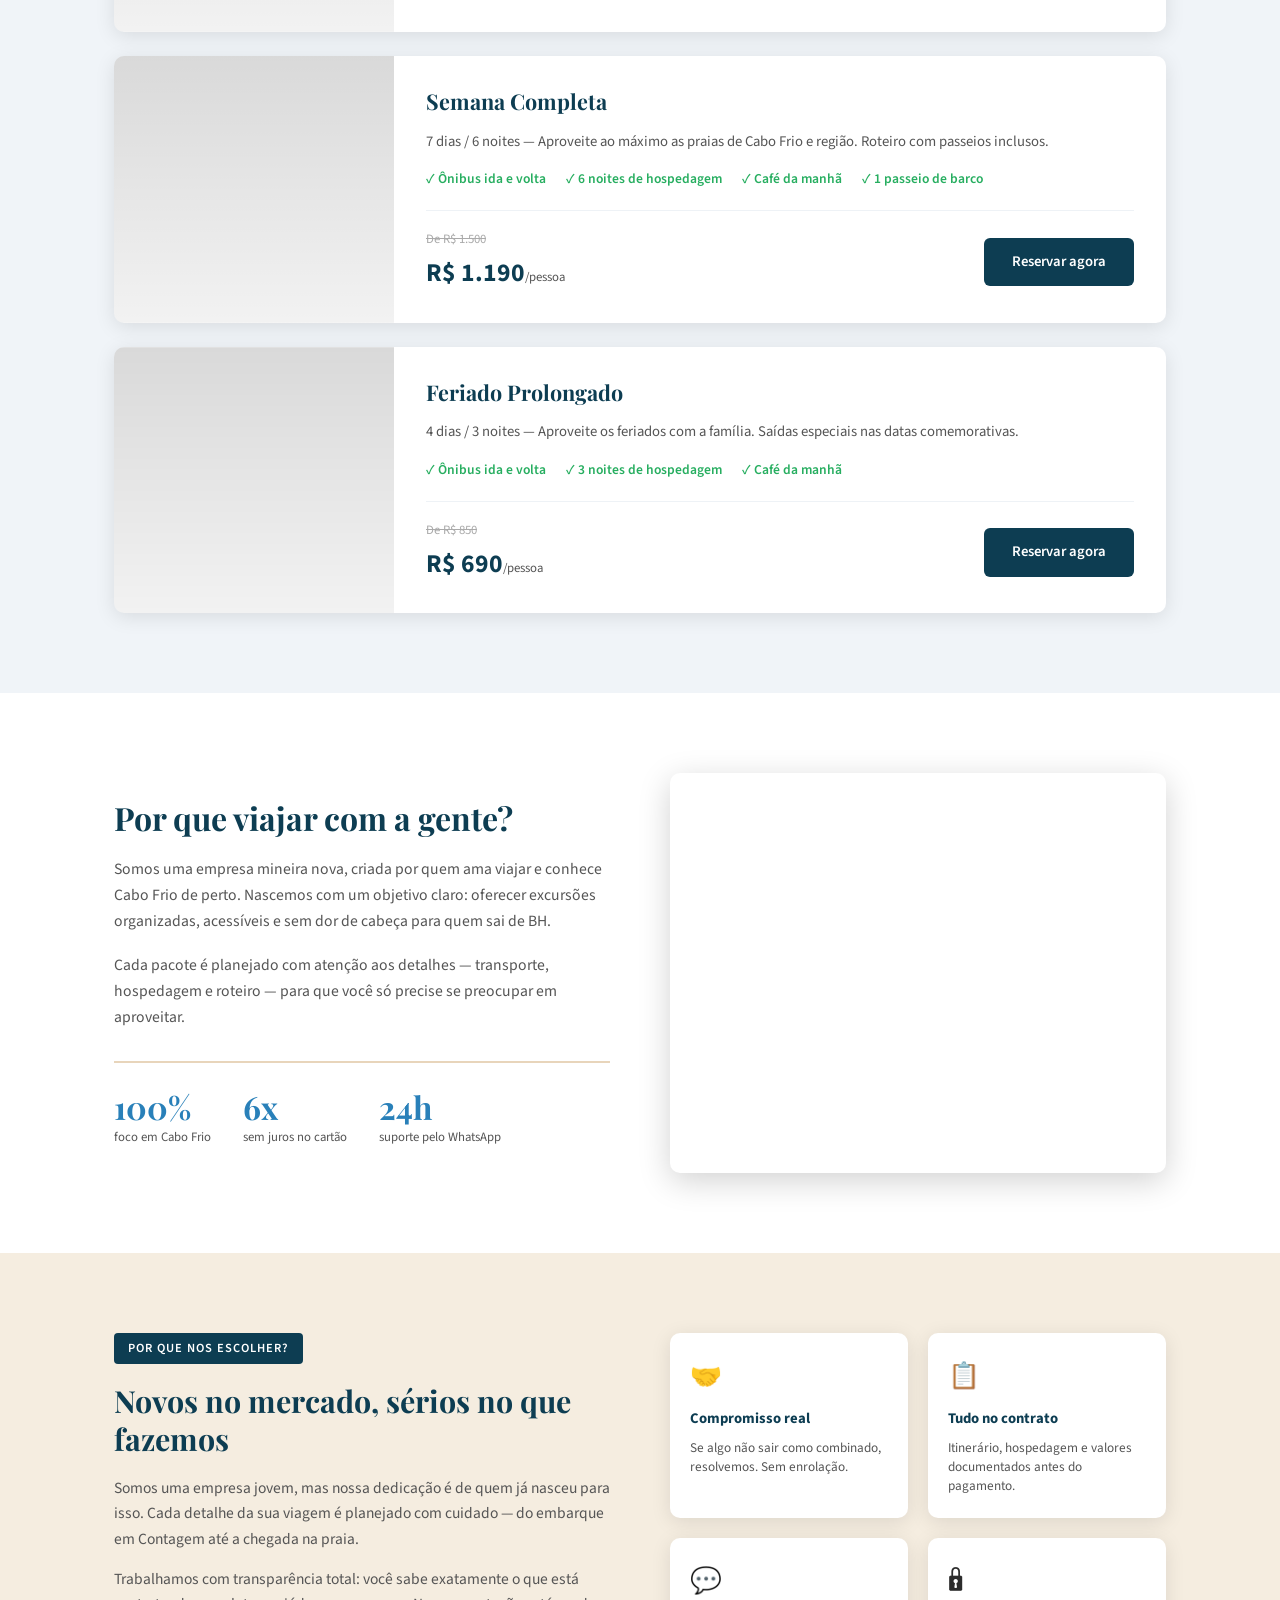
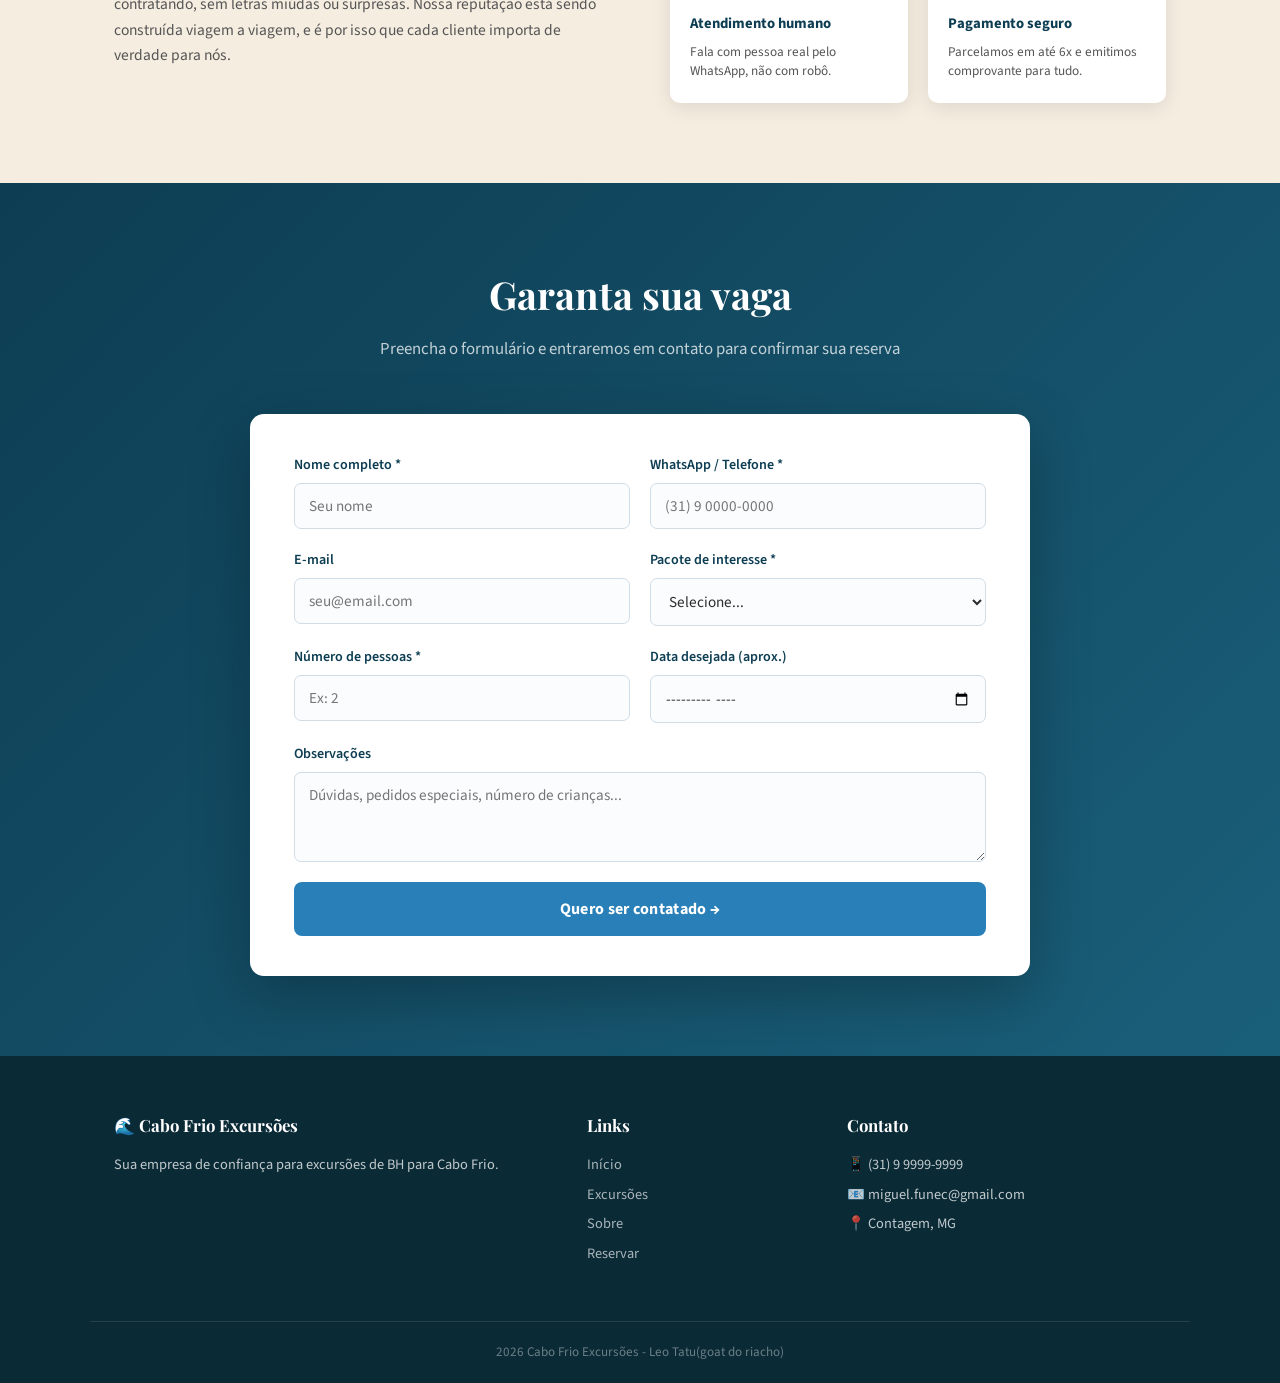
==== commit 345e531d: "commit final" ====
--- a/index.html
+++ b/index.html
@@ -258,7 +258,7 @@
             <label for="mensagem">Observações</label>
             <textarea id="mensagem" name="mensagem" rows="3" placeholder="Dúvidas, pedidos especiais, número de crianças..."></textarea>
           </div>
-          <button type="button" class="btn-submit" onclick="enviarFormulario()">Quero ser contactado →</button>
+          <button type="button" class="btn-submit" onclick="enviarFormulario()">Quero ser contatado →</button>
         </div>
       </div>
 
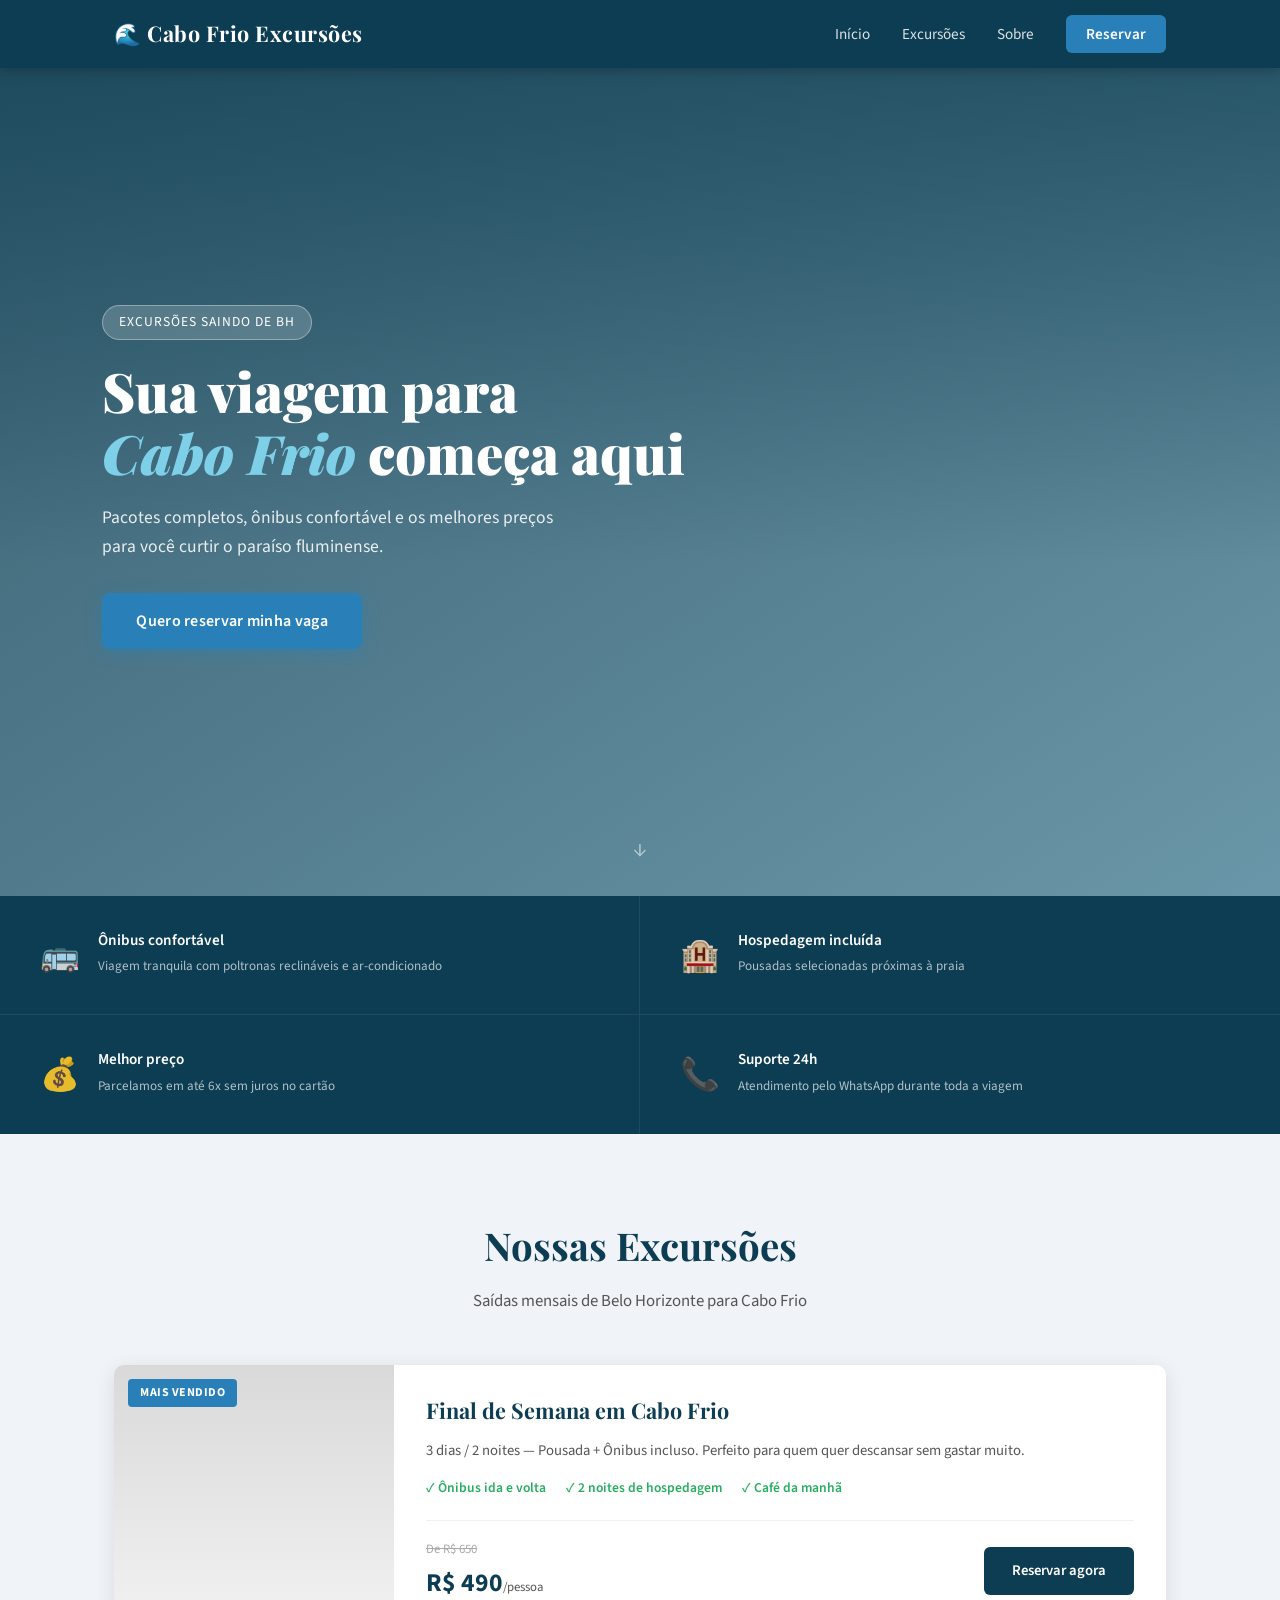
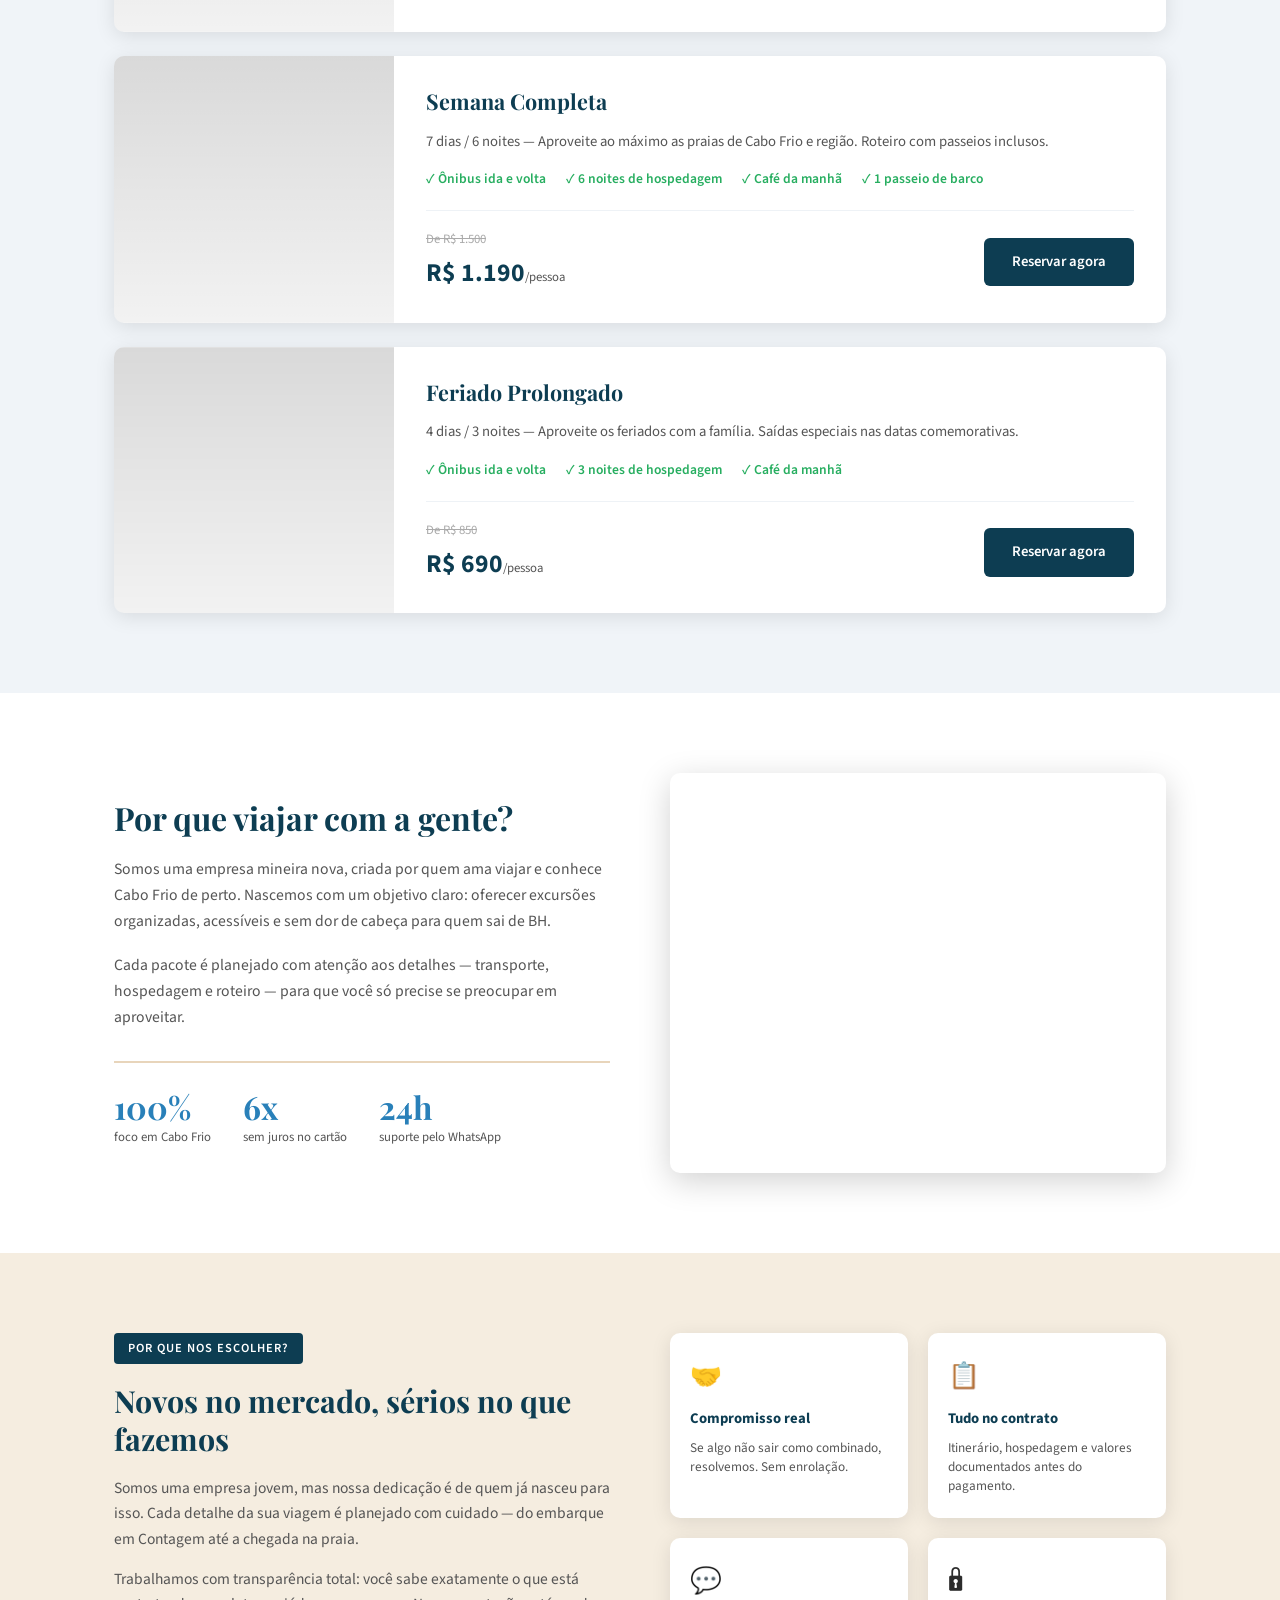
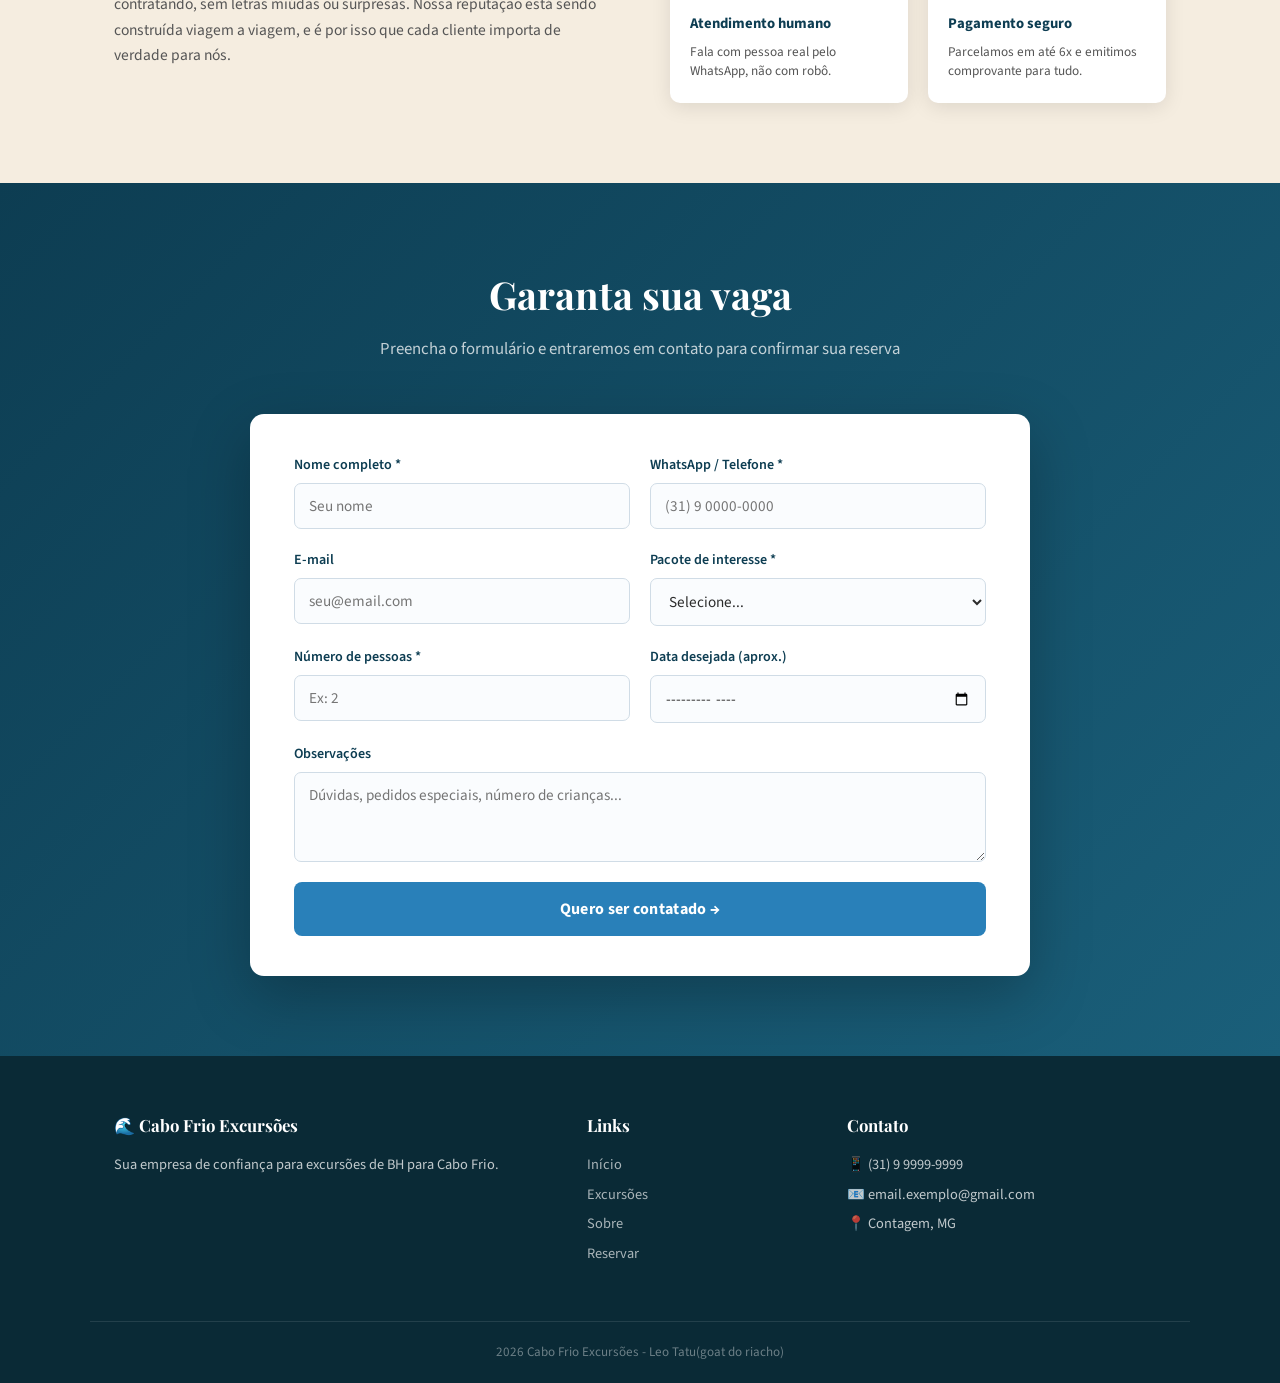
==== commit 20fc334f: "commit final" ====
--- a/index.html
+++ b/index.html
@@ -282,7 +282,7 @@
       <div class="footer-col">
         <h4>Contato</h4>
         <p>📱 (31) 9 9999-9999</p>
-        <p>📧 miguel.funec@gmail.com</p>
+        <p>📧 email.exemplo@gmail.com</p>
         <p>📍 Contagem, MG</p>
       </div>
     </div>
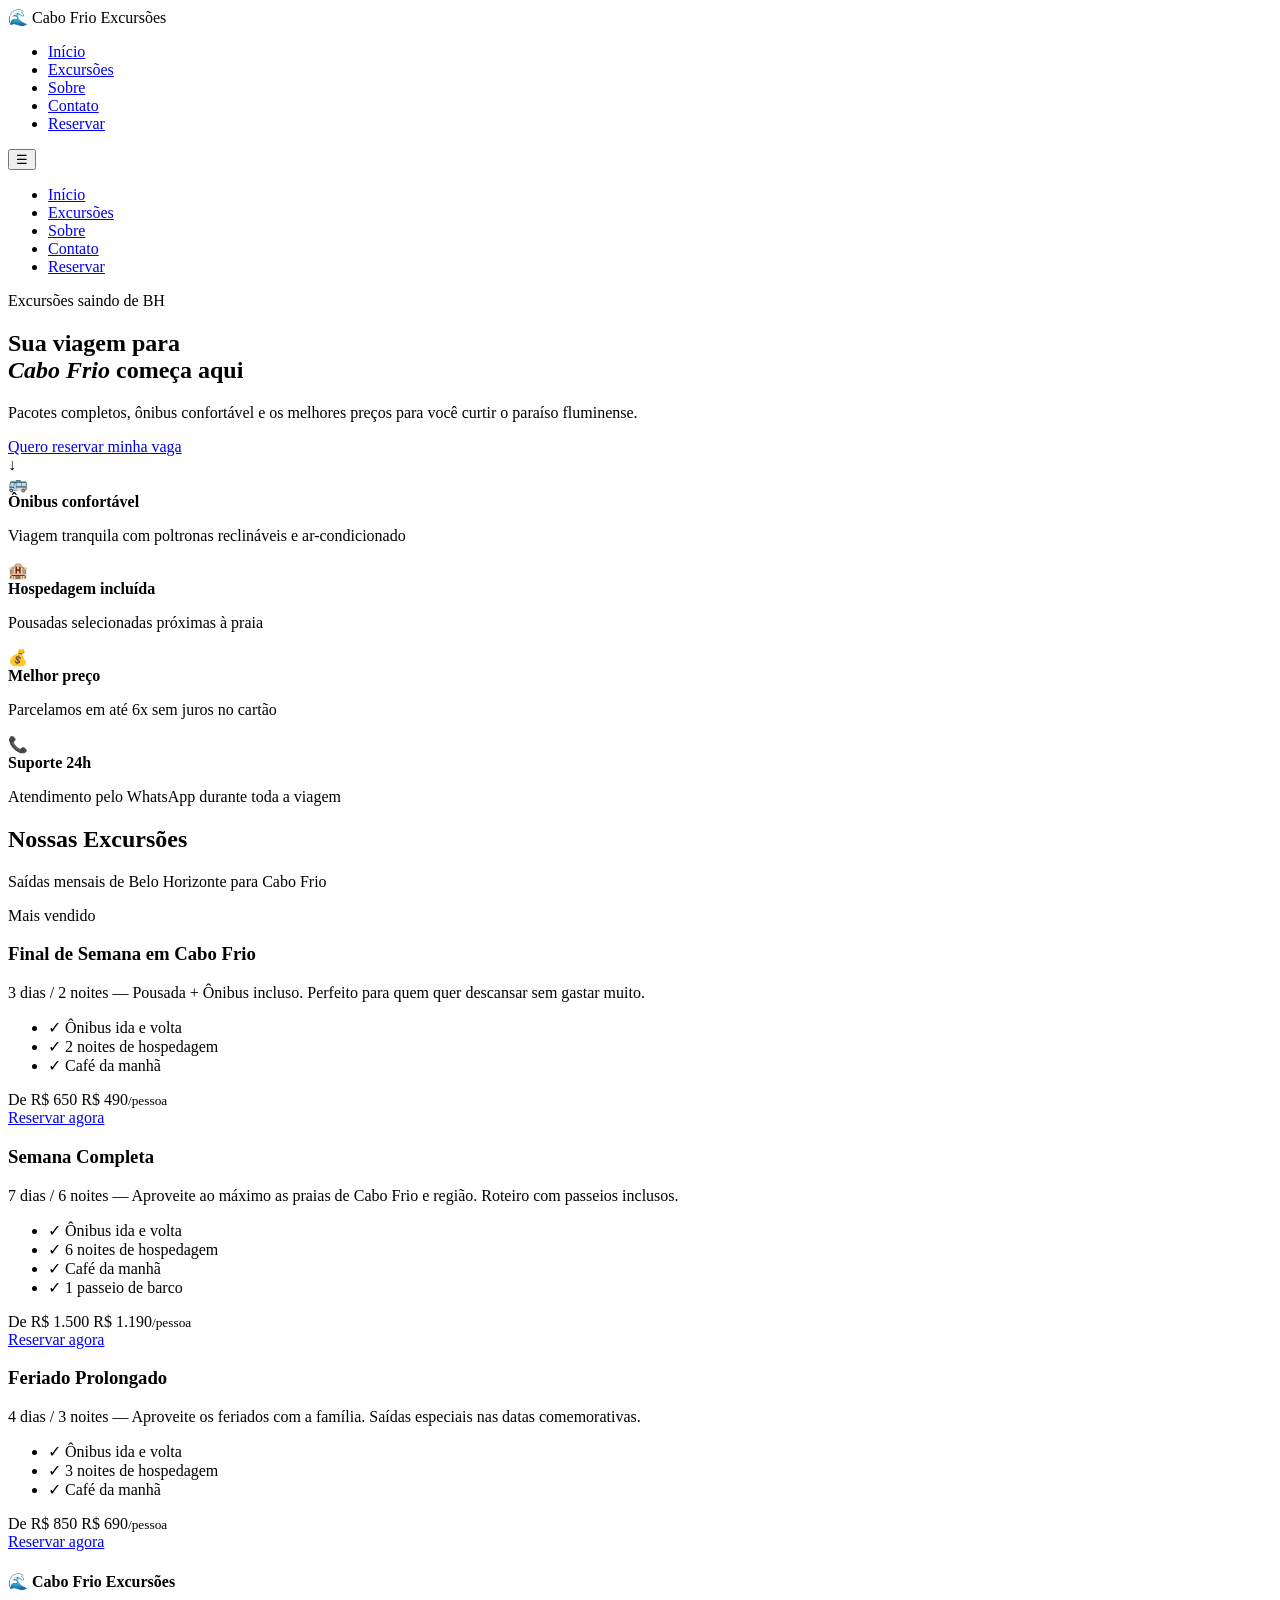
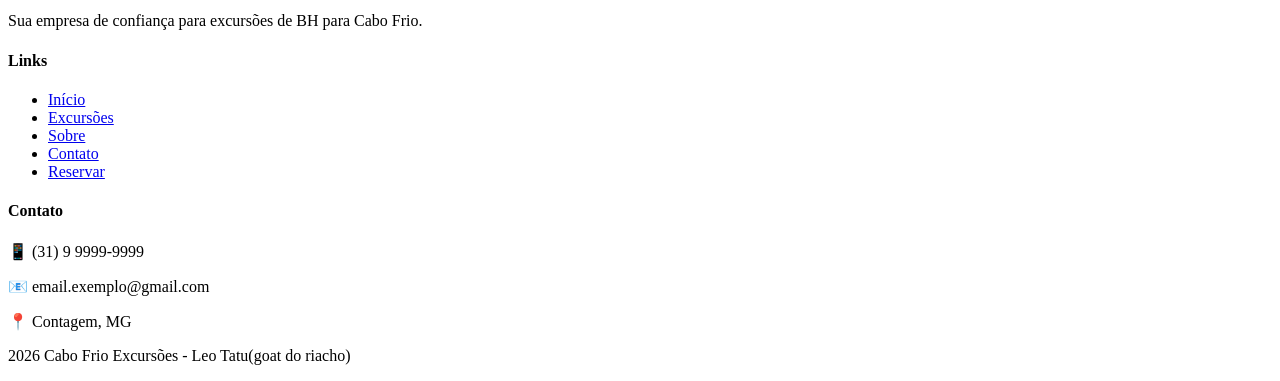
==== commit a3266525: "demanda 2" ====
--- a/index.html
+++ b/index.html
@@ -4,7 +4,7 @@
   <meta charset="UTF-8" />
   <meta name="viewport" content="width=device-width, initial-scale=1.0" />
   <title>Cabo Frio Excursões</title>
-  <link rel="stylesheet" href="style.css" />
+  <link rel="stylesheet" href="Cabo-Frio-Excursoes\css\style.css" />
   <link href="https://fonts.googleapis.com/css2?family=Playfair+Display:wght@700;900&family=Source+Sans+3:wght@300;400;600&display=swap" rel="stylesheet" />
 </head>
 <body>
@@ -13,27 +13,30 @@
     <nav class="navbar">
       <div class="logo">🌊 Cabo Frio Excursões</div>
       <ul class="nav-links">
-        <li><a href="#inicio">Início</a></li>
-        <li><a href="#excursoes">Excursões</a></li>
-        <li><a href="#sobre">Sobre</a></li>
-        <li><a href="#reserva" class="btn-nav">Reservar</a></li>
+        <li><a href="index.html">Início</a></li>
+        <li><a href="index.html#excursoes">Excursões</a></li>
+        <li><a href="sobre.html">Sobre</a></li>
+        <li><a href="contato.html">Contato</a></li>
+        <li><a href="promo.html" class="btn-nav">Reservar</a></li>
       </ul>
       <button class="hamburger" id="hamburger">☰</button>
     </nav>
     <ul class="nav-mobile" id="nav-mobile">
-      <li><a href="#inicio" onclick="fecharMenu()">Início</a></li>
-      <li><a href="#excursoes" onclick="fecharMenu()">Excursões</a></li>
-      <li><a href="#sobre" onclick="fecharMenu()">Sobre</a></li>
-      <li><a href="#reserva" onclick="fecharMenu()">Reservar</a></li>
+      <li><a href="index.html" onclick="fecharMenu()">Início</a></li>
+      <li><a href="index.html#excursoes" onclick="fecharMenu()">Excursões</a></li>
+      <li><a href="sobre.html" onclick="fecharMenu()">Sobre</a></li>
+      <li><a href="contato.html" onclick="fecharMenu()">Contato</a></li>
+      <li><a href="promo.html" onclick="fecharMenu()">Reservar</a></li>
     </ul>
   </header>
+
   <section class="hero" id="inicio">
     <div class="hero-overlay"></div>
     <div class="hero-content">
       <span class="hero-tag">Excursões saindo de BH</span>
       <h1>Sua viagem para<br/><em>Cabo Frio</em> começa aqui</h1>
       <p>Pacotes completos, ônibus confortável e os melhores preços para você curtir o paraíso fluminense.</p>
-      <a href="#reserva" class="btn-primary">Quero reservar minha vaga</a>
+      <a href="promo.html" class="btn-primary">Quero reservar minha vaga</a>
     </div>
     <div class="hero-scroll">↓</div>
   </section>
@@ -73,9 +76,7 @@
     <div class="container">
       <h2 class="section-title">Nossas Excursões</h2>
       <p class="section-sub">Saídas mensais de Belo Horizonte para Cabo Frio</p>
-
       <div class="cards-grid">
-
         <div class="card">
           <div class="card-badge">Mais vendido</div>
           <div class="card-img card-img-1"></div>
@@ -94,11 +95,10 @@
                 <span class="de">De R$ 650</span>
                 <span class="por">R$ 490<small>/pessoa</small></span>
               </div>
-              <a href="#reserva" class="btn-card">Reservar agora</a>
+              <a href="promo.html" class="btn-card">Reservar agora</a>
             </div>
           </div>
         </div>
-
         <div class="card">
           <div class="card-img card-img-2"></div>
           <div class="card-body">
@@ -117,11 +117,10 @@
                 <span class="de">De R$ 1.500</span>
                 <span class="por">R$ 1.190<small>/pessoa</small></span>
               </div>
-              <a href="#reserva" class="btn-card">Reservar agora</a>
+              <a href="promo.html" class="btn-card">Reservar agora</a>
             </div>
           </div>
         </div>
-
         <div class="card">
           <div class="card-img card-img-3"></div>
           <div class="card-body">
@@ -139,131 +138,14 @@
                 <span class="de">De R$ 850</span>
                 <span class="por">R$ 690<small>/pessoa</small></span>
               </div>
-              <a href="#reserva" class="btn-card">Reservar agora</a>
+              <a href="promo.html" class="btn-card">Reservar agora</a>
             </div>
-          </div>
-        </div>
-
-      </div>
-    </div>
-  </section>
-
-  <section class="sobre reveal-up" id="sobre">
-    <div class="container sobre-inner">
-      <div class="sobre-texto">
-        <h2>Por que viajar com a gente?</h2>
-        <p>Somos uma empresa mineira nova, criada por quem ama viajar e conhece Cabo Frio de perto. Nascemos com um objetivo claro: oferecer excursões organizadas, acessíveis e sem dor de cabeça para quem sai de BH.</p>
-        <p>Cada pacote é planejado com atenção aos detalhes — transporte, hospedagem e roteiro — para que você só precise se preocupar em aproveitar.</p>
-        <div class="numeros">
-          <div class="numero-item">
-            <strong>100%</strong><span>foco em Cabo Frio</span>
-          </div>
-          <div class="numero-item">
-            <strong>6x</strong><span>sem juros no cartão</span>
-          </div>
-          <div class="numero-item">
-            <strong>24h</strong><span>suporte pelo WhatsApp</span>
-          </div>
-        </div>
-      </div>
-      <div class="sobre-img"></div>
-    </div>
-  </section>
-
-  <section class="confianca reveal-up">
-    <div class="container">
-      <div class="confianca-inner">
-        <div class="confianca-texto">
-          <span class="confianca-tag">Por que nos escolher?</span>
-          <h2>Novos no mercado, sérios no que fazemos</h2>
-          <p>Somos uma empresa jovem, mas nossa dedicação é de quem já nasceu para isso. Cada detalhe da sua viagem é planejado com cuidado — do embarque em Contagem até a chegada na praia.</p>
-          <p>Trabalhamos com transparência total: você sabe exatamente o que está contratando, sem letras miúdas ou surpresas. Nossa reputação está sendo construída viagem a viagem, e é por isso que cada cliente importa de verdade para nós.</p>
-        </div>
-        <div class="confianca-pilares">
-          <div class="pilar">
-            <span class="pilar-icon">🤝</span>
-            <strong>Compromisso real</strong>
-            <p>Se algo não sair como combinado, resolvemos. Sem enrolação.</p>
-          </div>
-          <div class="pilar">
-            <span class="pilar-icon">📋</span>
-            <strong>Tudo no contrato</strong>
-            <p>Itinerário, hospedagem e valores documentados antes do pagamento.</p>
-          </div>
-          <div class="pilar">
-            <span class="pilar-icon">💬</span>
-            <strong>Atendimento humano</strong>
-            <p>Fala com pessoa real pelo WhatsApp, não com robô.</p>
-          </div>
-          <div class="pilar">
-            <span class="pilar-icon">🔒</span>
-            <strong>Pagamento seguro</strong>
-            <p>Parcelamos em até 6x e emitimos comprovante para tudo.</p>
           </div>
         </div>
       </div>
     </div>
   </section>
 
-  <section class="reserva reveal-up" id="reserva">
-    <div class="container">
-      <h2 class="section-title light">Garanta sua vaga</h2>
-      <p class="section-sub light">Preencha o formulário e entraremos em contato para confirmar sua reserva</p>
-
-      <div id="mensagem-sucesso" class="mensagem-sucesso" style="display:none">
-        ✅ Dados recebidos! Entraremos em contato em breve pelo WhatsApp ou telefone.
-      </div>
-      <div id="mensagem-erro" class="mensagem-erro" style="display:none">
-        ❌ Algo deu errado. Tente novamente ou entre em contato pelo WhatsApp.
-      </div>
-
-      <div class="form-wrapper">
-        <div id="reserva-form">
-          <div class="form-row">
-            <div class="form-group">
-              <label for="nome">Nome completo *</label>
-              <input type="text" id="nome" name="nome" placeholder="Seu nome" required />
-            </div>
-            <div class="form-group">
-              <label for="telefone">WhatsApp / Telefone *</label>
-              <input type="tel" id="telefone" name="telefone" placeholder="(31) 9 0000-0000" required />
-            </div>
-          </div>
-          <div class="form-row">
-            <div class="form-group">
-              <label for="email">E-mail</label>
-              <input type="email" id="email" name="email" placeholder="seu@email.com" />
-            </div>
-            <div class="form-group">
-              <label for="pacote">Pacote de interesse *</label>
-              <select id="pacote" name="pacote" required>
-                <option value="">Selecione...</option>
-                <option value="fds">Final de Semana — R$ 490/pessoa</option>
-                <option value="semana">Semana Completa — R$ 1.190/pessoa</option>
-                <option value="feriado">Feriado Prolongado — R$ 690/pessoa</option>
-              </select>
-            </div>
-          </div>
-          <div class="form-row">
-            <div class="form-group">
-              <label for="pessoas">Número de pessoas *</label>
-              <input type="number" id="pessoas" name="pessoas" min="1" max="20" placeholder="Ex: 2" required />
-            </div>
-            <div class="form-group">
-              <label for="data">Data desejada (aprox.)</label>
-              <input type="month" id="data" name="data" />
-            </div>
-          </div>
-          <div class="form-group full">
-            <label for="mensagem">Observações</label>
-            <textarea id="mensagem" name="mensagem" rows="3" placeholder="Dúvidas, pedidos especiais, número de crianças..."></textarea>
-          </div>
-          <button type="button" class="btn-submit" onclick="enviarFormulario()">Quero ser contatado →</button>
-        </div>
-      </div>
-
-    </div>
-  </section>
   <footer>
     <div class="container footer-inner">
       <div class="footer-col">
@@ -273,10 +155,11 @@
       <div class="footer-col">
         <h4>Links</h4>
         <ul>
-          <li><a href="#inicio">Início</a></li>
-          <li><a href="#excursoes">Excursões</a></li>
-          <li><a href="#sobre">Sobre</a></li>
-          <li><a href="#reserva">Reservar</a></li>
+          <li><a href="index.html">Início</a></li>
+          <li><a href="index.html#excursoes">Excursões</a></li>
+          <li><a href="sobre.html">Sobre</a></li>
+          <li><a href="contato.html">Contato</a></li>
+          <li><a href="promo.html">Reservar</a></li>
         </ul>
       </div>
       <div class="footer-col">
@@ -287,10 +170,9 @@
       </div>
     </div>
     <div class="footer-bottom">
-      <p> 2026 Cabo Frio Excursões - Leo Tatu(goat do riacho)</p>
+      <p>2026 Cabo Frio Excursões - Leo Tatu(goat do riacho)</p>
     </div>
   </footer>
-
   <script src="script.js"></script>
 </body>
 </html>
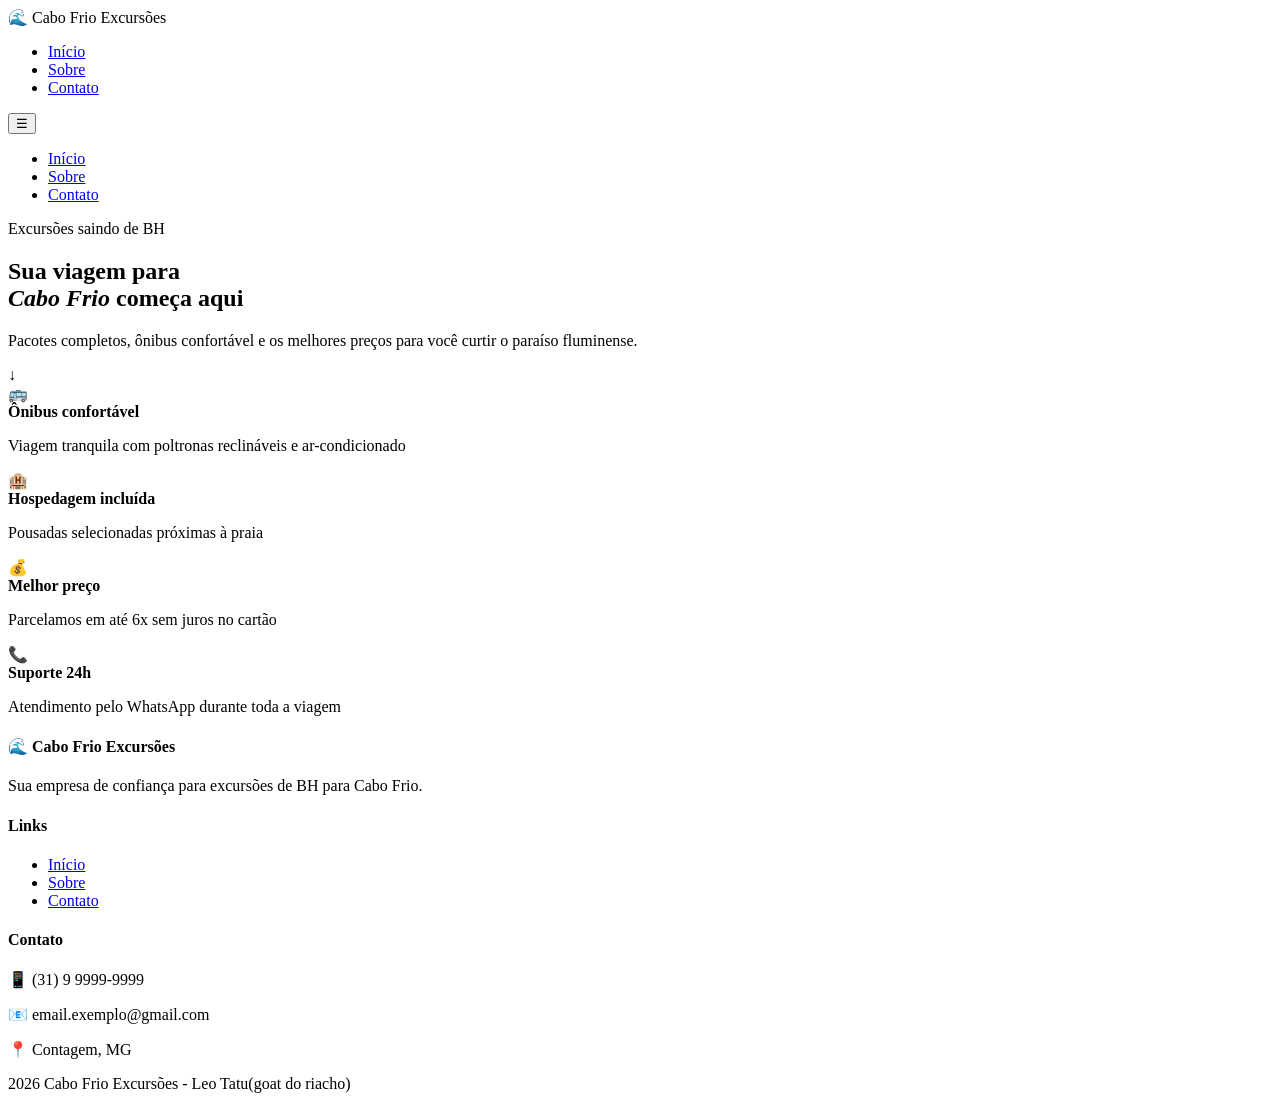
==== commit 4bae8d48: "demanda 2" ====
--- a/index.html
+++ b/index.html
@@ -4,7 +4,7 @@
   <meta charset="UTF-8" />
   <meta name="viewport" content="width=device-width, initial-scale=1.0" />
   <title>Cabo Frio Excursões</title>
-  <link rel="stylesheet" href="Cabo-Frio-Excursoes\css\style.css" />
+  <link rel="stylesheet" href="Cabo-Frio-Excursões/css/style.css" />
   <link href="https://fonts.googleapis.com/css2?family=Playfair+Display:wght@700;900&family=Source+Sans+3:wght@300;400;600&display=swap" rel="stylesheet" />
 </head>
 <body>
@@ -14,20 +14,14 @@
       <div class="logo">🌊 Cabo Frio Excursões</div>
       <ul class="nav-links">
         <li><a href="index.html">Início</a></li>
-        <li><a href="index.html#excursoes">Excursões</a></li>
         <li><a href="sobre.html">Sobre</a></li>
-        <li><a href="contato.html">Contato</a></li>
-        <li><a href="promo.html" class="btn-nav">Reservar</a></li>
-      </ul>
+        <li><a href="contato.html">Contato</a></li>      </ul>
       <button class="hamburger" id="hamburger">☰</button>
     </nav>
     <ul class="nav-mobile" id="nav-mobile">
       <li><a href="index.html" onclick="fecharMenu()">Início</a></li>
-      <li><a href="index.html#excursoes" onclick="fecharMenu()">Excursões</a></li>
       <li><a href="sobre.html" onclick="fecharMenu()">Sobre</a></li>
-      <li><a href="contato.html" onclick="fecharMenu()">Contato</a></li>
-      <li><a href="promo.html" onclick="fecharMenu()">Reservar</a></li>
-    </ul>
+      <li><a href="contato.html" onclick="fecharMenu()">Contato</a></li>    </ul>
   </header>
 
   <section class="hero" id="inicio">
@@ -36,7 +30,6 @@
       <span class="hero-tag">Excursões saindo de BH</span>
       <h1>Sua viagem para<br/><em>Cabo Frio</em> começa aqui</h1>
       <p>Pacotes completos, ônibus confortável e os melhores preços para você curtir o paraíso fluminense.</p>
-      <a href="promo.html" class="btn-primary">Quero reservar minha vaga</a>
     </div>
     <div class="hero-scroll">↓</div>
   </section>
@@ -72,80 +65,6 @@
     </div>
   </section>
 
-  <section class="excursoes reveal-up" id="excursoes">
-    <div class="container">
-      <h2 class="section-title">Nossas Excursões</h2>
-      <p class="section-sub">Saídas mensais de Belo Horizonte para Cabo Frio</p>
-      <div class="cards-grid">
-        <div class="card">
-          <div class="card-badge">Mais vendido</div>
-          <div class="card-img card-img-1"></div>
-          <div class="card-body">
-            <div class="card-body-top">
-              <h3>Final de Semana em Cabo Frio</h3>
-              <p>3 dias / 2 noites — Pousada + Ônibus incluso. Perfeito para quem quer descansar sem gastar muito.</p>
-              <ul class="card-incluso">
-                <li>✓ Ônibus ida e volta</li>
-                <li>✓ 2 noites de hospedagem</li>
-                <li>✓ Café da manhã</li>
-              </ul>
-            </div>
-            <div class="card-rodape">
-              <div class="card-preco">
-                <span class="de">De R$ 650</span>
-                <span class="por">R$ 490<small>/pessoa</small></span>
-              </div>
-              <a href="promo.html" class="btn-card">Reservar agora</a>
-            </div>
-          </div>
-        </div>
-        <div class="card">
-          <div class="card-img card-img-2"></div>
-          <div class="card-body">
-            <div class="card-body-top">
-              <h3>Semana Completa</h3>
-              <p>7 dias / 6 noites — Aproveite ao máximo as praias de Cabo Frio e região. Roteiro com passeios inclusos.</p>
-              <ul class="card-incluso">
-                <li>✓ Ônibus ida e volta</li>
-                <li>✓ 6 noites de hospedagem</li>
-                <li>✓ Café da manhã</li>
-                <li>✓ 1 passeio de barco</li>
-              </ul>
-            </div>
-            <div class="card-rodape">
-              <div class="card-preco">
-                <span class="de">De R$ 1.500</span>
-                <span class="por">R$ 1.190<small>/pessoa</small></span>
-              </div>
-              <a href="promo.html" class="btn-card">Reservar agora</a>
-            </div>
-          </div>
-        </div>
-        <div class="card">
-          <div class="card-img card-img-3"></div>
-          <div class="card-body">
-            <div class="card-body-top">
-              <h3>Feriado Prolongado</h3>
-              <p>4 dias / 3 noites — Aproveite os feriados com a família. Saídas especiais nas datas comemorativas.</p>
-              <ul class="card-incluso">
-                <li>✓ Ônibus ida e volta</li>
-                <li>✓ 3 noites de hospedagem</li>
-                <li>✓ Café da manhã</li>
-              </ul>
-            </div>
-            <div class="card-rodape">
-              <div class="card-preco">
-                <span class="de">De R$ 850</span>
-                <span class="por">R$ 690<small>/pessoa</small></span>
-              </div>
-              <a href="promo.html" class="btn-card">Reservar agora</a>
-            </div>
-          </div>
-        </div>
-      </div>
-    </div>
-  </section>
-
   <footer>
     <div class="container footer-inner">
       <div class="footer-col">
@@ -156,11 +75,8 @@
         <h4>Links</h4>
         <ul>
           <li><a href="index.html">Início</a></li>
-          <li><a href="index.html#excursoes">Excursões</a></li>
           <li><a href="sobre.html">Sobre</a></li>
-          <li><a href="contato.html">Contato</a></li>
-          <li><a href="promo.html">Reservar</a></li>
-        </ul>
+          <li><a href="contato.html">Contato</a></li>        </ul>
       </div>
       <div class="footer-col">
         <h4>Contato</h4>
